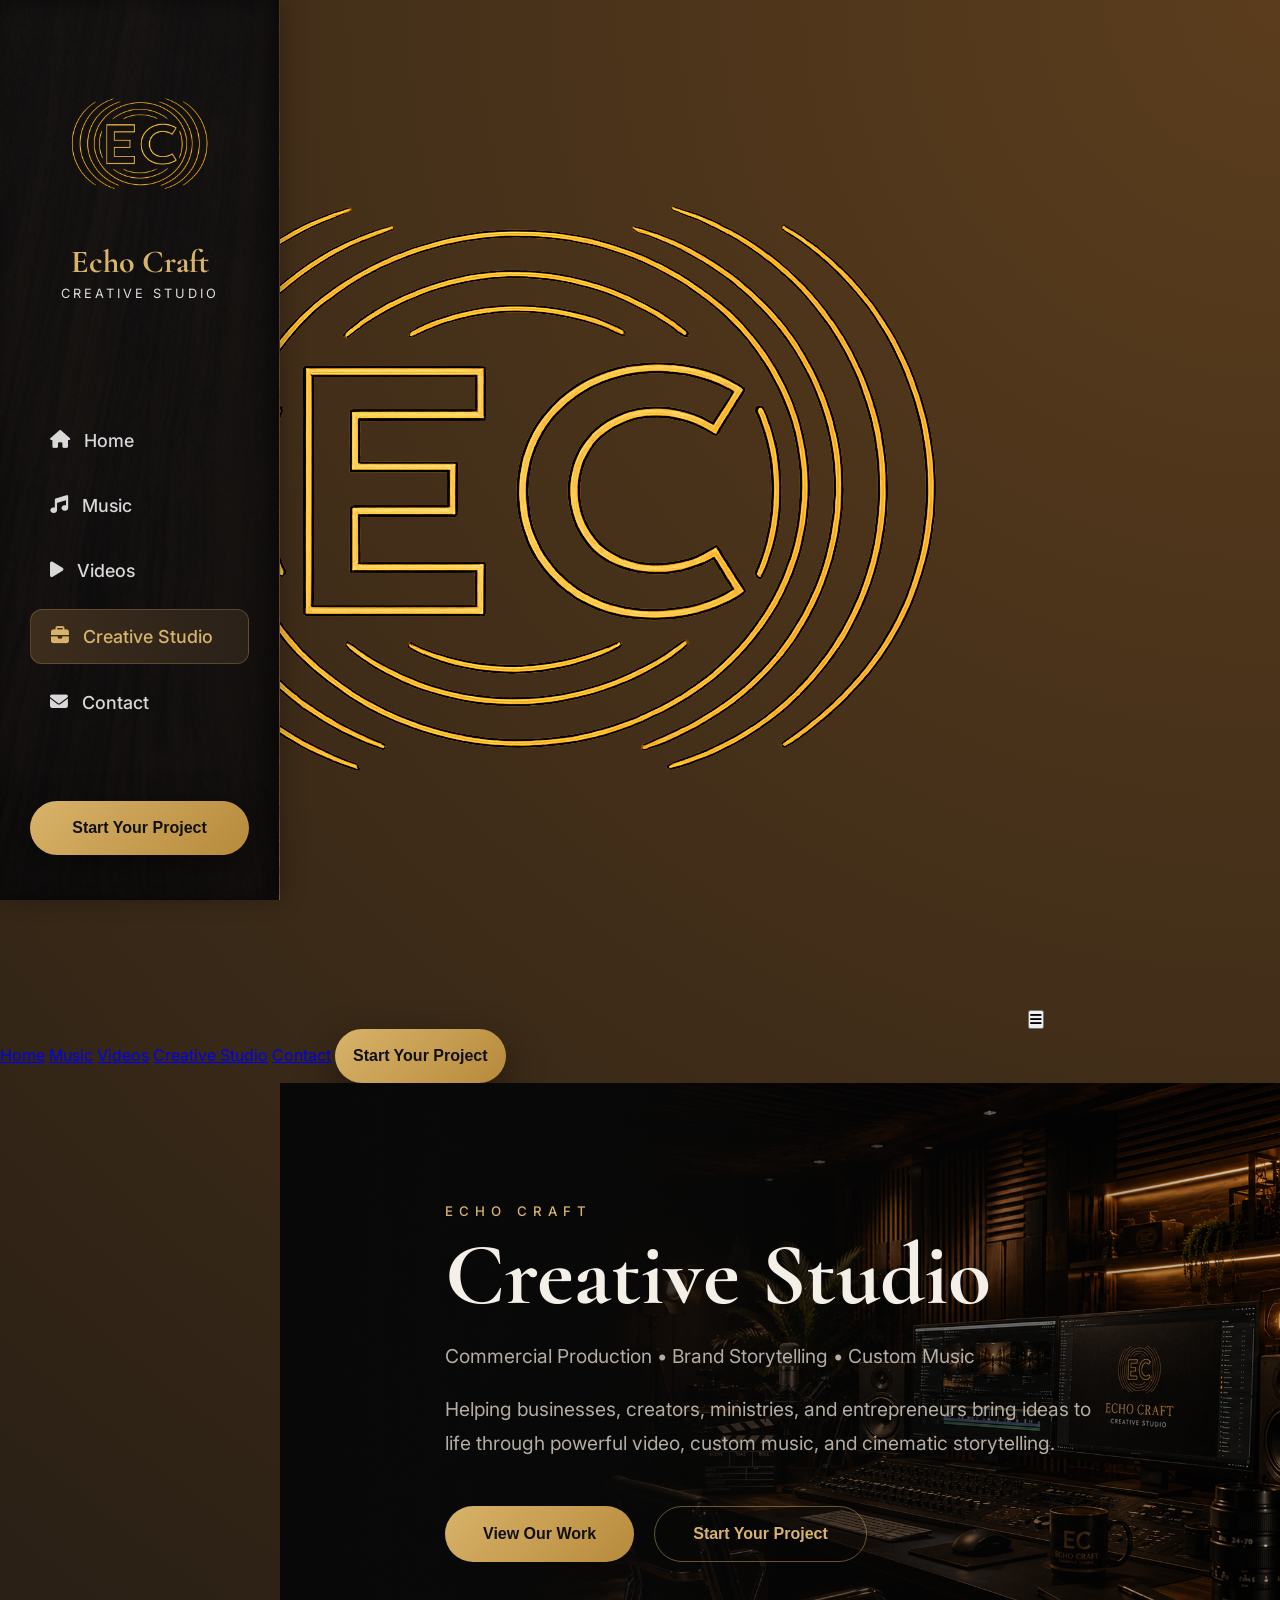
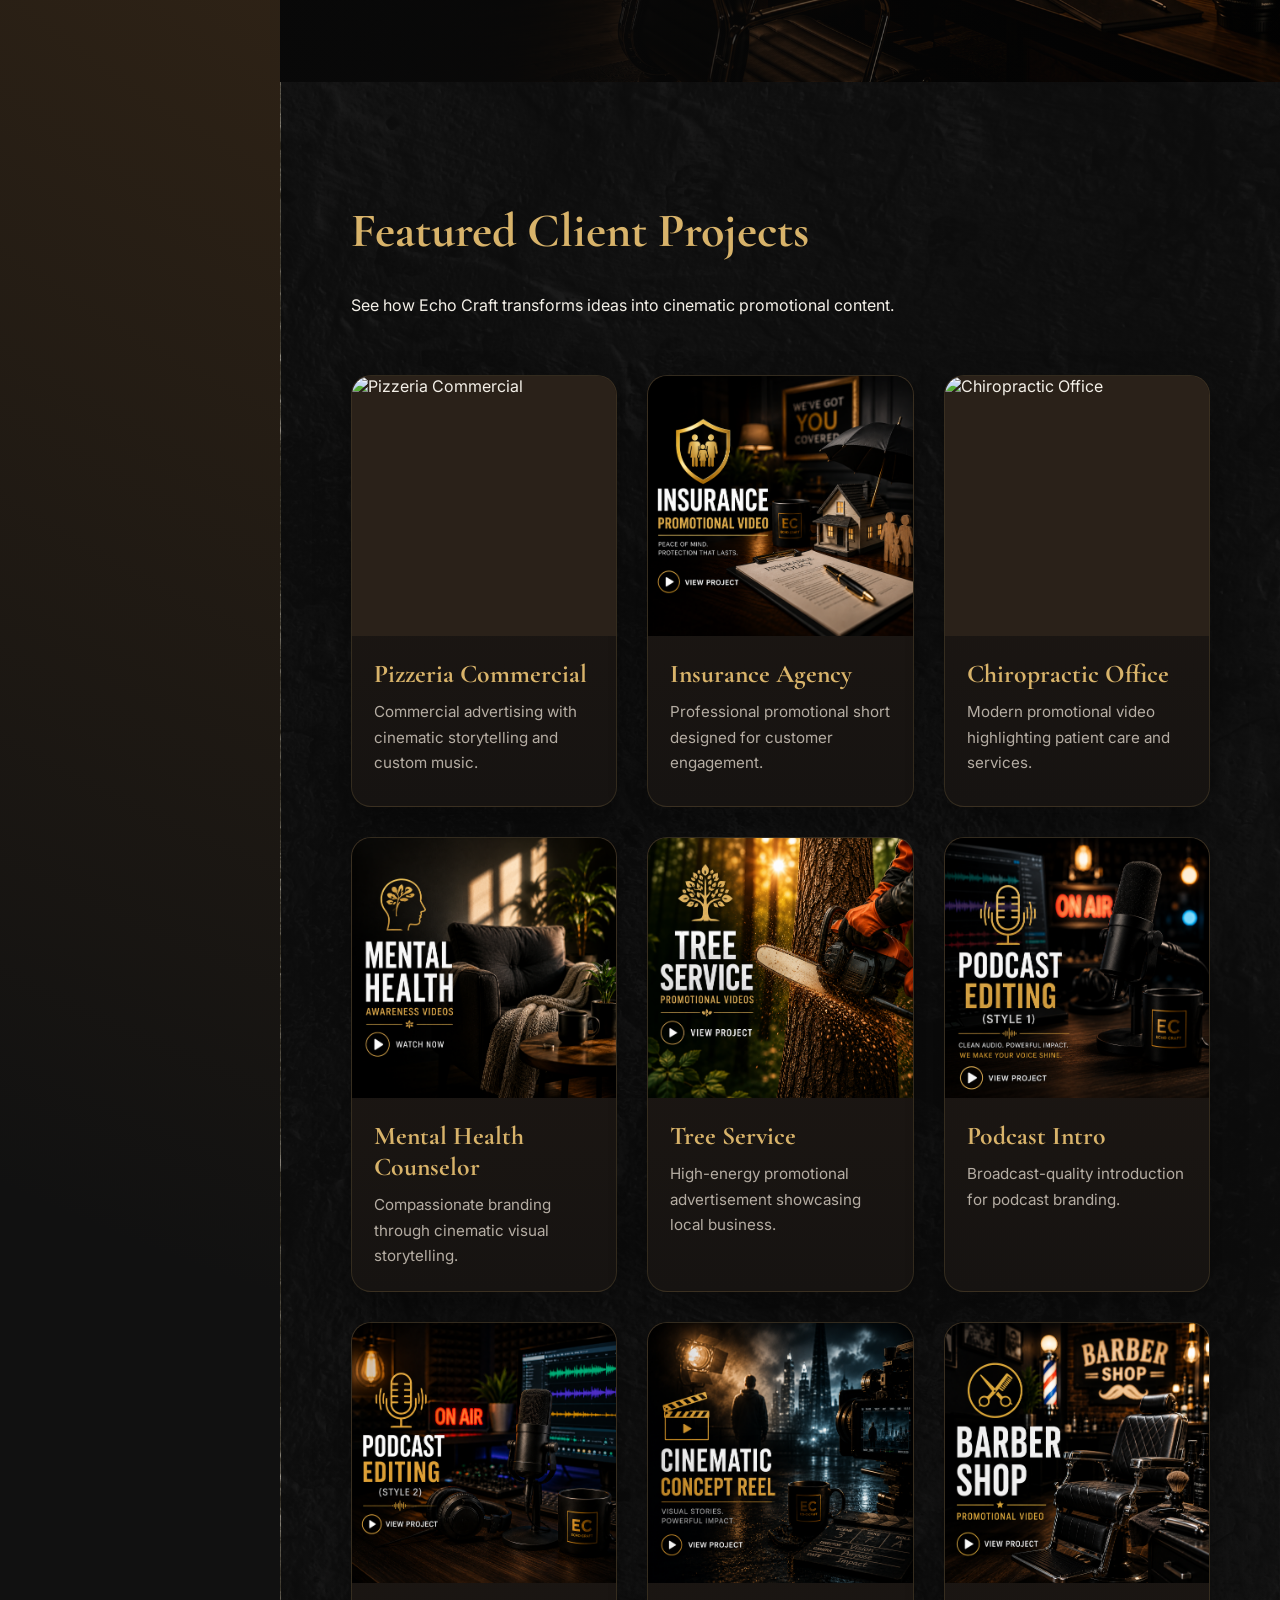
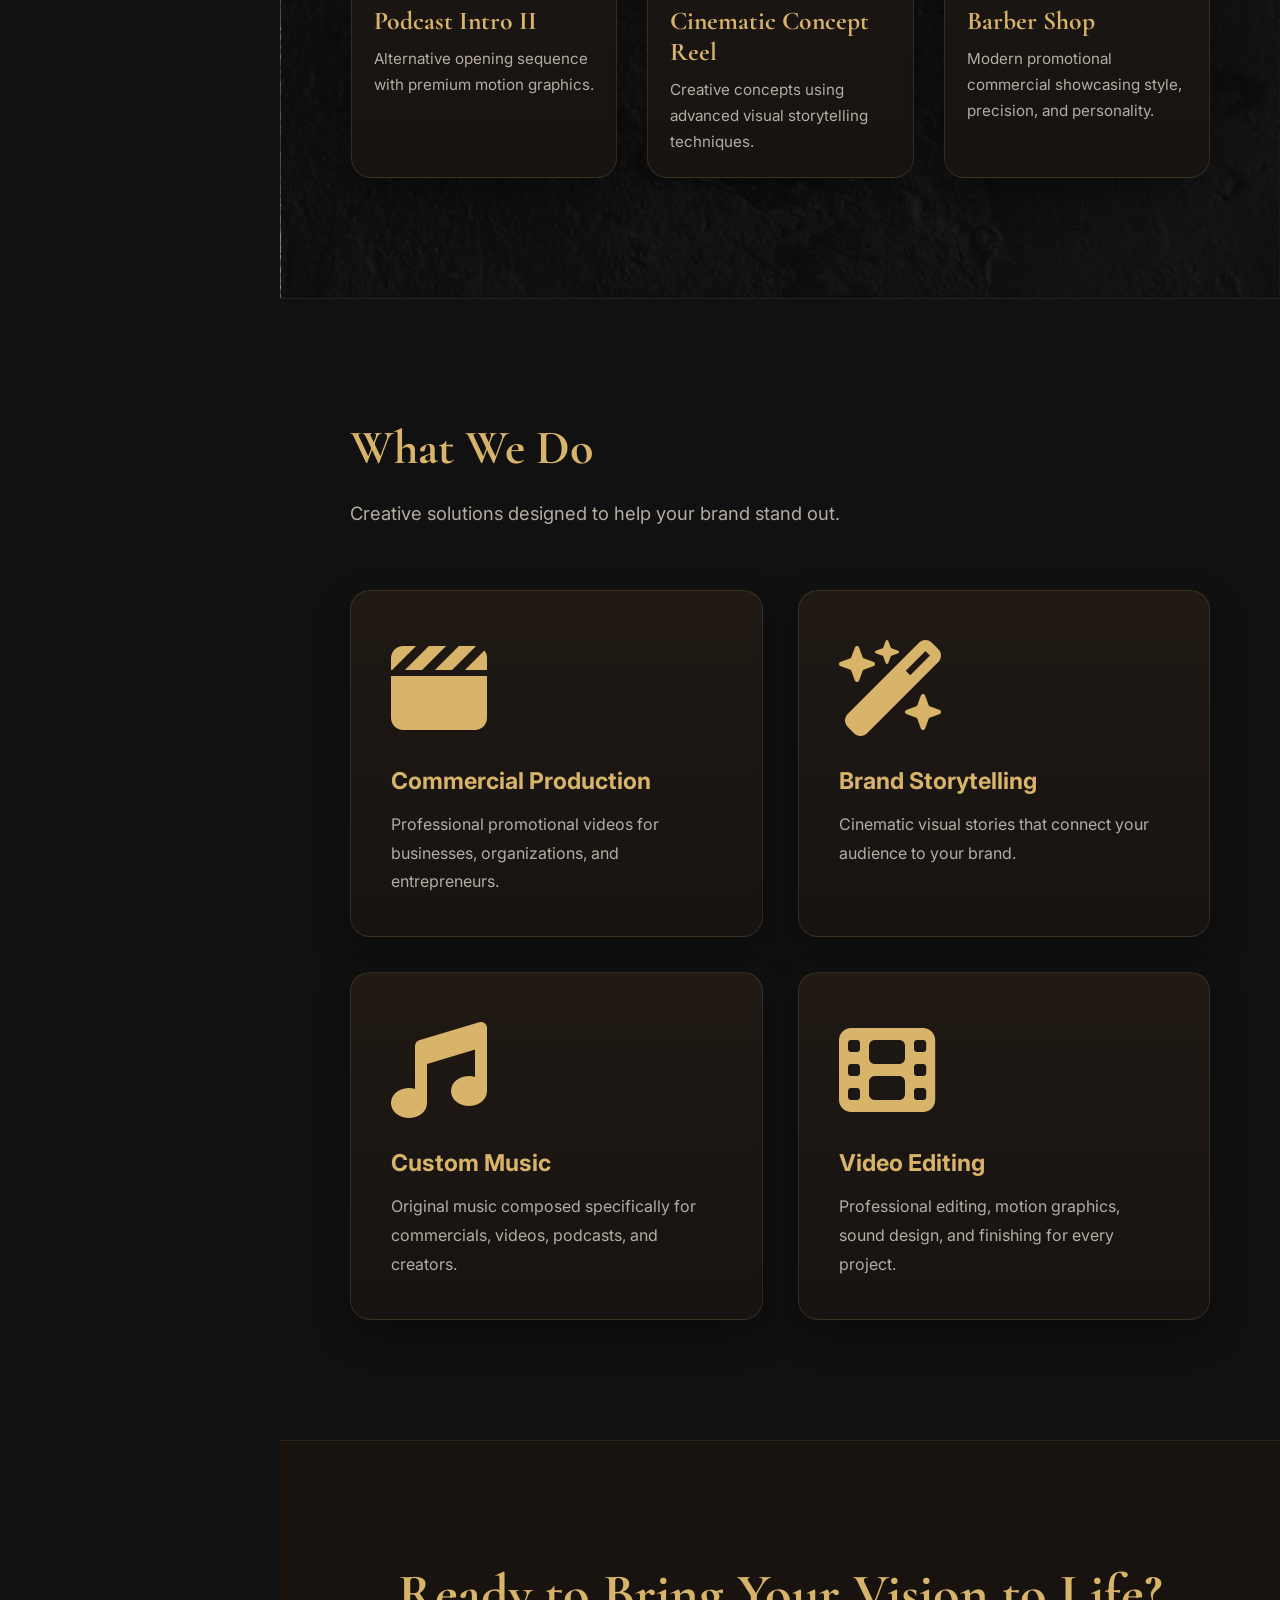
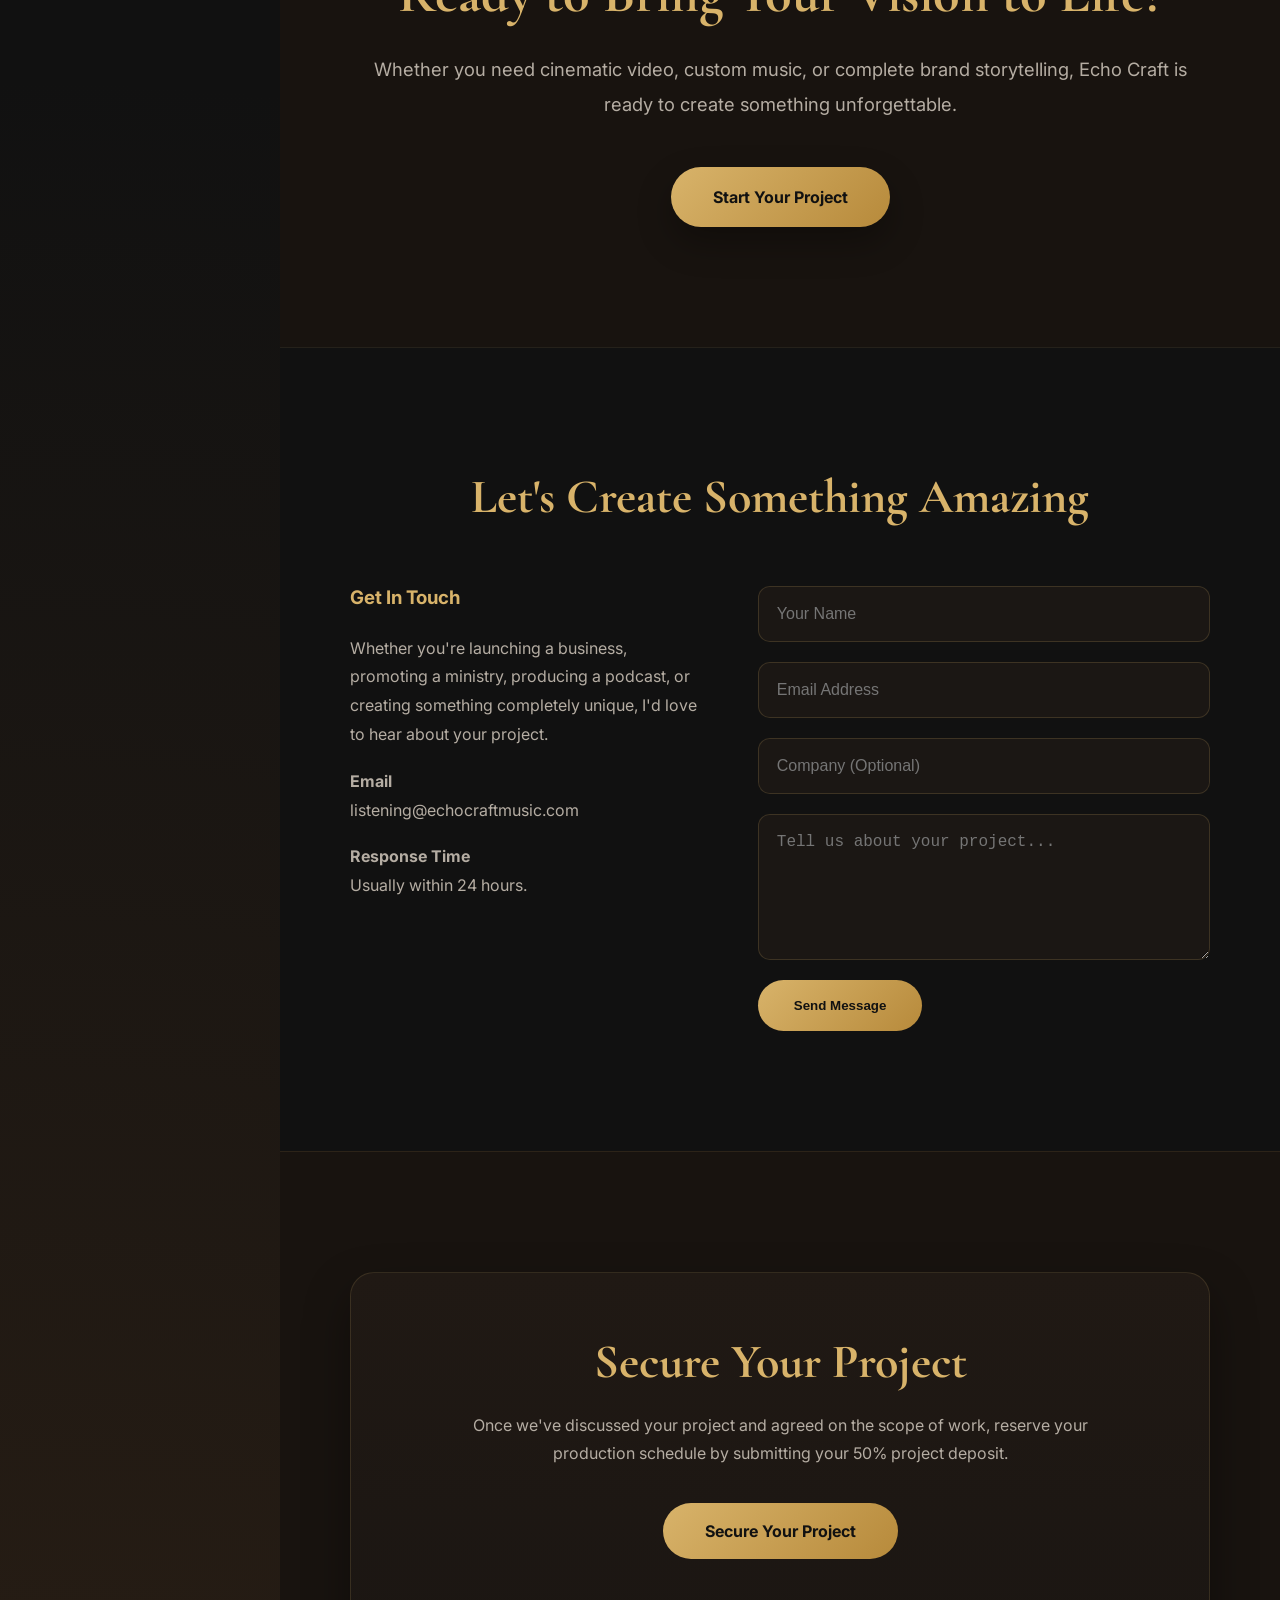
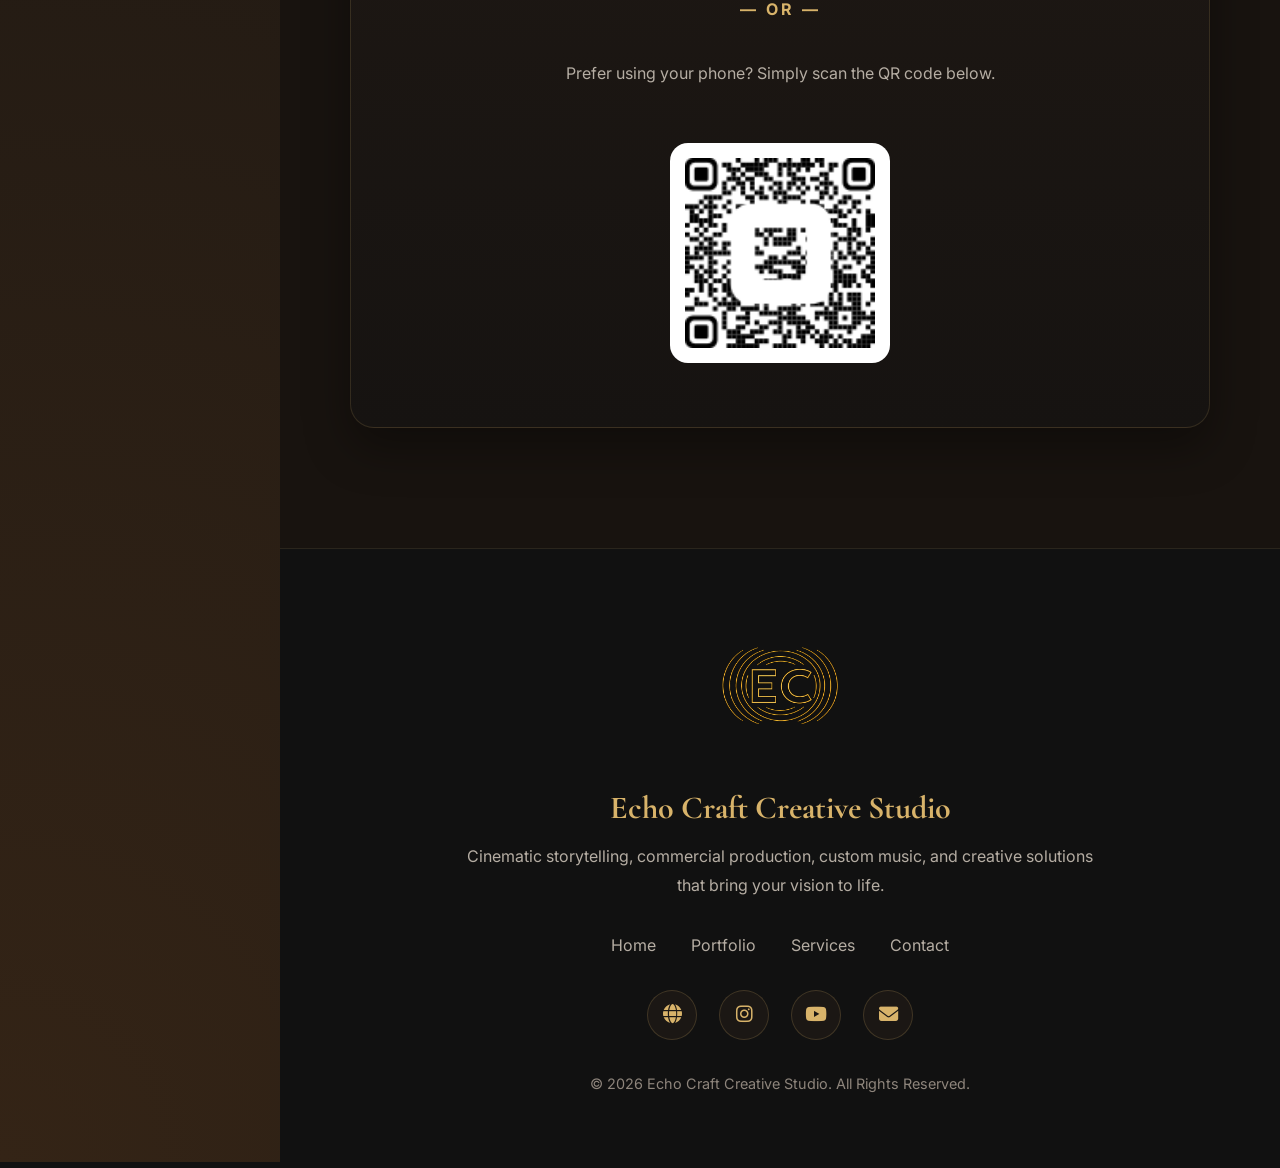
==== index.html @ 4500d29f "Rename services.html to index.html name change" ====
<!DOCTYPE html>
<html lang="en">
<head>
    <meta charset="UTF-8">
    <meta name="viewport" content="width=device-width, initial-scale=1.0">
    <title>Echo Craft Creative Studio</title>

    <link rel="stylesheet" href="services.css">

    <link rel="preconnect" href="https://fonts.googleapis.com">
    <link rel="preconnect" href="https://fonts.gstatic.com" crossorigin>

    <link href="https://fonts.googleapis.com/css2?family=Cormorant+Garamond:wght@500;600;700&family=Inter:wght@300;400;500;600;700&display=swap" rel="stylesheet">

    <link rel="stylesheet"
href="https://cdnjs.cloudflare.com/ajax/libs/font-awesome/6.7.2/css/all.min.css">
</head>

<body>

    <div class="mobileHeader">

    <img src="images/ec-gold-logo.png" alt="Echo Craft">

    <button id="menuToggle">
        <i class="fa-solid fa-bars"></i>
    </button>

</div>

<div id="mobileMenu" class="mobileMenu">

    <a href="index.html">Home</a>
    <a href="index.html#music">Music</a>
    <a href="index.html#videos">Videos</a>
    <a href="services.html">Creative Studio</a>
    <a href="#contact">Contact</a>

    <button class="projectButton">
        Start Your Project
    </button>

</div>

<div class="sidebar">

    <div class="logo">

        <img src="images/ec-gold-logo.png" alt="Echo Craft">

        <h2>Echo Craft</h2>

        <span>Creative Studio</span>

    </div>

    <nav>

        <a href="index.html"><i class="fa-solid fa-house"></i> Home</a>

        <a href="index.html#music"><i class="fa-solid fa-music"></i> Music</a>

        <a href="index.html#videos"><i class="fa-solid fa-play"></i> Videos</a>

        <a class="active" href="services.html"><i class="fa-solid fa-briefcase"></i> Creative Studio</a>

        <a href="#contact"><i class="fa-solid fa-envelope"></i> Contact</a>

    </nav>

    <button class="projectButton">

        Start Your Project

    </button>

</div>

<main>

<section id="hero" class="hero">

<div class="overlay">

<h5>Echo Craft</h5>

<h1>Creative Studio</h1>

<p>

Commercial Production • Brand Storytelling • Custom Music

</p>

<p class="intro">

Helping businesses, creators, ministries, and entrepreneurs bring ideas to life through powerful video, custom music, and cinematic storytelling.

</p>

<div class="heroButtons">

<button>

View Our Work

</button>

<button class="outline">

Start Your Project

</button>

</div>

</div>

</section>

<section id="portfolio" class="selectedWorks">

<h2>Featured Client Projects</h2>
<p class="sectionSubtitle">
See how Echo Craft transforms ideas into cinematic promotional content.
</p>

<div class="portfolioGrid">

<div class="workCard" data-video="tY5RmSdiZow">
    <div class="workThumb">
    <img src="images/pizzeria.png" alt="Pizzeria Commercial">
</div>
    <div class="workInfo">
        <h3>Pizzeria Commercial</h3>
        <p>Commercial advertising with cinematic storytelling and custom music.</p>
    </div>
</div>

<div class="workCard" data-video="WfE8tomyUmQ">
   <div class="workThumb">
    <img src="images/insurance.png" alt="Insurance Agency">
</div>
    <div class="workInfo">
        <h3>Insurance Agency</h3>
        <p>Professional promotional short designed for customer engagement.</p>
    </div>
</div>

<div class="workCard" data-video="d_IehbJPujE">
    <div class="workThumb">
   <img src="images/chiropractor.png" alt="Chiropractic Office">
</div>
    <div class="workInfo">
        <h3>Chiropractic Office</h3>
        <p>Modern promotional video highlighting patient care and services.</p>
    </div>
</div>

<div class="workCard" data-video="9siJFxLtw6k">
    <div class="workThumb">
        <img src="images/mentalhealth.png" alt="Mental Health Counselor">
    </div>
    <div class="workInfo">
        <h3>Mental Health Counselor</h3>
        <p>Compassionate branding through cinematic visual storytelling.</p>
    </div>
</div>

<div class="workCard" data-video="jLtEsyOFEaM">

    <div class="workThumb">
        <img src="images/treeservice.png" alt="Tree Service">
    </div>

    <div class="workInfo">
        <h3>Tree Service</h3>
        <p>High-energy promotional advertisement showcasing local business.</p>
    </div>

</div>

<div class="workCard" data-video="mJneo0h8eQI">
    <div class="workThumb">
        <img src="images/podcast1.png" alt="Podcast Intro">
    </div>
    <div class="workInfo">
        <h3>Podcast Intro</h3>
        <p>Broadcast-quality introduction for podcast branding.</p>
    </div>
</div>

<div class="workCard" data-video="4t_tfd4ukOM">
    <div class="workThumb">
        <img src="images/podcast2.png" alt="Podcast Intro II">
    </div>
    <div class="workInfo">
        <h3>Podcast Intro II</h3>
        <p>Alternative opening sequence with premium motion graphics.</p>
    </div>
</div>

<div class="workCard" data-video="JI3M-x9Rgcc">
    <div class="workThumb">
        <img src="images/cinematicconcept.png" alt="Cinematic Concept Reel">
    </div>
    <div class="workInfo">
        <h3>Cinematic Concept Reel</h3>
        <p>Creative concepts using advanced visual storytelling techniques.</p>
    </div>
</div>

<div class="workCard" data-video="wXVQAtdVDR0">
    <div class="workThumb">
        <img src="images/barbershop.png" alt="Barber Shop">
    </div>
    <div class="workInfo">
        <h3>Barber Shop</h3>
        <p>Modern promotional commercial showcasing style, precision, and personality.</p>
    </div>
</div>

</div>

</section>

<!-- Paste the Services section HERE -->

<section id="services" class="servicesSection">
    <h2>What We Do</h2>

    <p class="sectionSubtitle">
        Creative solutions designed to help your brand stand out.
    </p>

    <div class="servicesGrid">

        <div class="serviceCard">
            <div class="serviceIcon">
    <i class="fas fa-clapperboard"></i>
</div>
            <h3>Commercial Production</h3>
            <p>Professional promotional videos for businesses, organizations, and entrepreneurs.</p>
        </div>

        <div class="serviceCard">
            <div class="serviceIcon">
    <i class="fas fa-wand-magic-sparkles"></i>
</div>
            <h3>Brand Storytelling</h3>
            <p>Cinematic visual stories that connect your audience to your brand.</p>
        </div>

        <div class="serviceCard">
            <div class="serviceIcon">
    <i class="fas fa-music"></i>
</div>
            <h3>Custom Music</h3>
            <p>Original music composed specifically for commercials, videos, podcasts, and creators.</p>
        </div>

        <div class="serviceCard">
            <div class="serviceIcon">
    <i class="fas fa-film"></i>
</div>
            <h3>Video Editing</h3>
            <p>Professional editing, motion graphics, sound design, and finishing for every project.</p>
        </div>

    </div>

</section>

<section id="cta" class="ctaSection">

    <div class="ctaContent">

        <h2>Ready to Bring Your Vision to Life?</h2>

        <p>
            Whether you need cinematic video, custom music, or complete brand storytelling,
            Echo Craft is ready to create something unforgettable.
        </p>

        <a href="#contact" class="ctaButton">
            Start Your Project
        </a>

    </div>

</section>

<section id="contact" class="contactSection">

    <h2>Let's Create Something Amazing</h2>

    <div class="contactGrid">

        <div class="contactInfo">

            <h3>Get In Touch</h3>

            <p>
                Whether you're launching a business, promoting a ministry,
                producing a podcast, or creating something completely unique,
                I'd love to hear about your project.
            </p>

            <p><strong>Email</strong><br>
            listening@echocraftmusic.com</p>

            <p><strong>Response Time</strong><br>
            Usually within 24 hours.</p>

        </div>

        <form
    id="contactForm"
    class="contactForm"
    action="https://formspree.io/f/xojopony"
    method="POST">
                        <input type="text"
                   name="name"
                   placeholder="Your Name"
                   required>

            <input type="email"
                   name="email"
                   placeholder="Email Address"
                   required>

            <input type="text"
                   name="company"
                   placeholder="Company (Optional)">

            <textarea
                name="project"
                rows="6"
                placeholder="Tell us about your project..."
                required></textarea>

            <button type="submit">
                Send Message
            </button>

        </form>

        <div id="formSuccess" class="formSuccess">

    <h3>✓ Message Sent!</h3>

    <p>
        Thank you for contacting Echo Craft Creative Studio.
        We'll respond within 24 hours.
    </p>

</div>

    </div>

</section>

<section class="depositSection">

    <div class="depositCard">

        <h2>Secure Your Project</h2>

        <p>
            Once we've discussed your project and agreed on the scope of work,
            reserve your production schedule by submitting your 50% project
            deposit.
        </p>

        <a href="https://square.link/u/UajSDfrb"
           target="_blank"
           class="depositButton">

            Secure Your Project

        </a>

        <div class="depositDivider">
            — OR —
        </div>

        <p>
            Prefer using your phone?
            Simply scan the QR code below.
        </p>

        <img
            src="images/square-deposit-qr.png"
            alt="Square Project Deposit QR Code"
            class="depositQR">

    </div>

</section>

<footer id="footer" class="siteFooter">

    <div class="footerContent">

        <img src="images/ec-gold-logo.png" alt="Echo Craft Logo">

        <h3>Echo Craft Creative Studio</h3>

        <p>
            Cinematic storytelling, commercial production, custom music, and creative solutions that bring your vision to life.
        </p>

        <div class="footerLinks">

            <a href="#hero">Home</a>
            <a href="#portfolio">Portfolio</a>
            <a href="#services">Services</a>
            <a href="#contact">Contact</a>

        </div>

        <div class="footerSocial">

          <a href="https://www.echocraftmusic.com/" target="_blank">
    <i class="fa-solid fa-globe"></i>
</a>

<a href="https://www.instagram.com/echocraft.music/" target="_blank">
    <i class="fab fa-instagram"></i>
</a>

<a href="https://www.youtube.com/@EchoCraft-ai7" target="_blank">
    <i class="fab fa-youtube"></i>
</a>

<a href="mailto:listening@echocraftmusic.com">
    <i class="fas fa-envelope"></i>
</a>

        </div>

        <div class="copyright">

            © 2026 Echo Craft Creative Studio. All Rights Reserved.

        </div>

    </div>

</footer>

</main>



<!-- Video Modal -->
<div id="videoModal" class="videoModal">

    <div class="videoModalContent">

        <span class="closeModal">&times;</span>

        <iframe
            id="videoFrame"
            src=""
            allow="accelerometer; autoplay; clipboard-write; encrypted-media; gyroscope; picture-in-picture"
            allowfullscreen>
        </iframe>

    </div>

</div>

<script src="services.js"></script>

</body>
</html>
---- services.css ----
/* ==========================
   ECHO CRAFT CREATIVE STUDIO
   ========================== */

:root{

    --bg:#111111;
    --panel:#1b1714;
    --panel2:#241d17;

    --gold:#d8b36a;
    --gold2:#b78a3b;

    --text:#f4f0e8;
    --muted:#b5ada3;

    --shadow:0 15px 40px rgba(0,0,0,.45);

}

*{
    margin:0;
    padding:0;
    box-sizing:border-box;
}

html{
    scroll-behavior:smooth;
}

body{

    background:
    radial-gradient(circle at top right,#5b3d1d 0%,transparent 40%),
    radial-gradient(circle at bottom left,#342416 0%,transparent 35%),
    var(--bg);

    color:var(--text);

    font-family:'Inter',sans-serif;

}

/* ======================
        SIDEBAR
====================== */

.sidebar{

    position:fixed;

    left:0;
    top:0;

    width:280px;
    height:100vh;

    background:
    linear-gradient(
    rgba(15,15,15,.80),
    rgba(10,10,10,.90)
    ),
    url("images/sidebar-texture.png");

    background-size:cover;
    background-position:center;
    background-repeat:no-repeat;

    backdrop-filter:blur(20px);

    border-right:1px solid rgba(216,179,106,.18);

    box-shadow:
        inset -10px 0 25px rgba(0,0,0,.45),
        4px 0 20px rgba(0,0,0,.25);

    padding:65px 30px 45px;

    display:flex;
    flex-direction:column;
    justify-content:space-between;
}

.logo{
    text-align:center;
}

.logo img{
    width:165px;
    height:auto;
    display:block;
    margin:0 auto 12px auto;
}

.logo h2{

    font-family:'Cormorant Garamond',serif;

    font-size:2rem;

    color:var(--gold);

}

.logo span{

    display:block;

    margin-top:5px;

    color:#ddd;

    letter-spacing:3px;

    text-transform:uppercase;

    font-size:.8rem;

}

/* ======================
      NAVIGATION
====================== */

nav{

    display:flex;

    flex-direction:column;

    gap:12px;

    margin-top:40px;

}

nav a{

    color:#d8d8d8;

    text-decoration:none;

    font-size:1.12rem;

    font-weight:500;

    padding:16px 20px;

    border-radius:12px;

    transition:.35s;

    display:flex;

    align-items:center;

    gap:14px;

}

nav a:hover{

    background:rgba(216,179,106,.08);

    color:var(--gold);

}

nav .active{

    background:linear-gradient(90deg,#3d2d1d,#2a2119);

    color:var(--gold);

    border:1px solid rgba(216,179,106,.25);

}

/* ======================
      BUTTON
====================== */

.projectButton{

    border:none;

    cursor:pointer;

    padding:18px;

    border-radius:50px;

    background:linear-gradient(135deg,#d8b36a,#b78a3b);

    color:#111;

    font-size:16px;

    font-weight:700;

    transition:.35s;

    box-shadow:var(--shadow);

}

.projectButton:hover{

    transform:translateY(-3px);

}

/* ======================
       MAIN
====================== */

main{

    margin-left:280px;

}
/* ======================
        HERO
====================== */

.hero{
    position:relative;
    
    min-height:560px;

    display:flex;
    align-items:center;
    justify-content:center;

    background:
        linear-gradient(
            90deg,
            rgba(8,8,8,.88) 0%,
            rgba(8,8,8,.78) 35%,
            rgba(8,8,8,.45) 70%,
            rgba(8,8,8,.20) 100%
        ),
        url("images/creative-studio-bg.png");

    background-size:cover;
    background-position:center center;
    background-repeat:no-repeat;
}
.overlay{
    position:relative;
    z-index:2;
    max-width:850px;

    padding:120px 90px;
}

.overlay h5{

    color:var(--gold);

    letter-spacing:6px;

    text-transform:uppercase;

    font-weight:500;

    margin-bottom:12px;

}

.overlay h1{

    font-family:'Cormorant Garamond',serif;

    font-size:5.5rem;

    line-height:1;

    margin-bottom:20px;

}

.overlay p{

    font-size:1.2rem;

    color:var(--muted);

    line-height:1.8;

    margin-bottom:18px;

}

.intro{

    max-width:700px;

}

/* ======================
      HERO BUTTONS
====================== */

.heroButtons{

    display:flex;

    gap:20px;

    margin-top:45px;

}

.heroButtons button{

    padding:18px 38px;

    border-radius:50px;

    cursor:pointer;

    font-size:16px;

    font-weight:700;

    transition:.35s;

}

.heroButtons button:first-child{

    background:linear-gradient(135deg,#d8b36a,#b78a3b);

    color:#111;

    border:none;

}

.heroButtons button:first-child:hover{

    transform:translateY(-4px);

    box-shadow:0 15px 35px rgba(215,179,106,.30);

}

.heroButtons .outline{

    background:transparent;

    color:var(--gold);

    border:1px solid rgba(216,179,106,.45);

}

.heroButtons .outline:hover{

    background:rgba(216,179,106,.08);

}
.selectedWorks{

    padding:120px 70px;

    background:
        linear-gradient(
            rgba(12,12,12,.92),
            rgba(12,12,12,.92)
        ),
        url("images/project-bg.jpg");

    background-size:cover;
    background-position:right center;
    background-repeat:no-repeat;

    border-left:1px solid rgba(216,179,106,.15);
}

.selectedWorks h2{

    font-family:'Cormorant Garamond',serif;

    font-size:3rem;

    margin-bottom:50px;

    color:var(--gold);

}

.sectionSubtitle{
    margin-bottom:60px;
}

.selectedWorks h2{
    margin-bottom:35px;
}

/* ==================================================
   PORTFOLIO CARDS
================================================== */

.portfolioGrid{
    display:grid;
    grid-template-columns:repeat(3,1fr);
    gap:30px;
}

.workCard{
    background:linear-gradient(180deg,#201914,#161311);
    border:1px solid rgba(216,179,106,.15);
    border-radius:20px;
    overflow:hidden;
    box-shadow:0 15px 35px rgba(0,0,0,.35);
    cursor:pointer;
    transition:.35s ease;
}

.workCard:hover{
    transform:translateY(-10px);
    border-color:var(--gold);
    box-shadow:0 20px 45px rgba(214,167,75,.35);
}

.workThumb{
    position:relative;
    width:100%;
    height:260px;
    overflow:hidden;
    background:#2a2119;
}

.workThumb img{
    width:100%;
    height:100%;
    display:block;
    object-fit:cover;
    object-position:center center;
    transition:transform .35s ease;
}

.workCard:hover .workThumb img{
    transform:scale(1.05);
}

.workThumb::after{
    content:"View Project";
    position:absolute;
    top:0;
    left:0;
    right:0;
    bottom:0;

    display:flex;
    align-items:center;
    justify-content:center;

    background:rgba(0,0,0,.55);
    color:#fff;

    font-size:1.15rem;
    font-weight:600;
    letter-spacing:1px;

    opacity:0;
    transition:.35s ease;
}

.workCard:hover .workThumb::after{
    opacity:1;
}

.workInfo{
    padding:22px;
    min-height:170px;
}

.workInfo h3{
    font-family:'Cormorant Garamond',serif;
    font-size:1.6rem;
    color:var(--gold);
    margin-bottom:10px;
}

.workInfo p{
    color:var(--muted);
    line-height:1.7;
    font-size:.95rem;
}

/* ===========================
   VIDEO MODAL
=========================== */

.videoModal{
    display:none;
    position:fixed;
    inset:0;
    background:rgba(0,0,0,.92);
    z-index:9999;
    justify-content:center;
    align-items:center;
}

.videoModalContent{
    position:relative;
    width:90%;
    max-width:1100px;
}

.videoModal iframe{
    width:100%;
    aspect-ratio:16/9;
    border:none;
    border-radius:16px;
    background:#000;
}

.closeModal{
    position:absolute;
    top:-45px;
    right:0;
    color:#fff;
    font-size:42px;
    cursor:pointer;
    font-weight:300;
}

.closeModal:hover{
    color:#d6a74b;
}
/* ==================================================
   SERVICES
================================================== */

.servicesSection{

    padding:120px 70px;

    background:#111;

    border-top:1px solid rgba(216,179,106,.10);

}

.servicesSection h2{

    font-family:'Cormorant Garamond',serif;

    font-size:3rem;

    color:var(--gold);

    margin-bottom:20px;

}

.servicesSection .sectionSubtitle{

    color:var(--muted);

    font-size:1.15rem;

    margin-bottom:60px;

    max-width:700px;

    line-height:1.8;

}

.servicesGrid{

    display:grid;

    grid-template-columns:repeat(2,1fr);

    gap:35px;

    max-width:950px;

    margin:60px auto 0;

}

.serviceCard{

    background:linear-gradient(180deg,#201914,#161311);

    border:1px solid rgba(216,179,106,.15);

    border-radius:20px;

    padding:40px;

    transition:.35s;

    box-shadow:0 15px 35px rgba(0,0,0,.35);

    min-height:250px;

}

.serviceCard:hover{

    transform:translateY(-8px);

    border-color:var(--gold);

    box-shadow:0 20px 45px rgba(214,167,75,.25);

}

.serviceIcon{

    font-size:6rem;
color:var(--gold);

    margin-bottom:20px;

}

.serviceCard h3{

    color:var(--gold);

    font-size:1.45rem;

    margin-bottom:15px;

}

.serviceCard p{

    color:var(--muted);

    line-height:1.8;

}

/* ======================
        CTA
====================== */

.ctaSection{

    padding:120px 70px;

    background:#18130f;

    border-top:1px solid rgba(216,179,106,.10);

    text-align:center;

}

.ctaContent{

    max-width:850px;

    margin:0 auto;

}

.ctaContent h2{

    font-family:'Cormorant Garamond',serif;

    font-size:3.4rem;

    color:var(--gold);

    margin-bottom:25px;

}

.ctaContent p{

    font-size:1.15rem;

    color:var(--muted);

    line-height:1.9;

    margin-bottom:45px;

}

.ctaButton{

    display:inline-block;

    padding:20px 42px;

    border-radius:50px;

    text-decoration:none;

    font-weight:700;

    font-size:1rem;

    color:#111;

    background:linear-gradient(135deg,#d8b36a,#b78a3b);

    transition:.35s;

    box-shadow:0 15px 35px rgba(0,0,0,.30);

}

.ctaButton:hover{

    transform:translateY(-4px);

    box-shadow:0 20px 40px rgba(214,167,75,.30);

}

/* ======================
      CONTACT
====================== */

.contactSection{

    padding:120px 70px;

    background:#111;

    border-top:1px solid rgba(216,179,106,.10);

}

.contactSection h2{

    text-align:center;

    font-family:'Cormorant Garamond',serif;

    font-size:3rem;

    color:var(--gold);

    margin-bottom:20px;

}

.contactGrid{

    display:grid;

    grid-template-columns:1fr 1.3fr;

    gap:60px;

    margin-top:60px;

}

.contactInfo h3{

    color:var(--gold);

    margin-bottom:25px;

}

.contactInfo p{

    margin-bottom:18px;

    color:var(--muted);

    line-height:1.8;

}

.contactForm{

    display:flex;

    flex-direction:column;

    gap:20px;

}

.contactForm input,
.contactForm textarea{

    background:#1b1714;

    color:#fff;

    border:1px solid rgba(216,179,106,.18);

    border-radius:12px;

    padding:18px;

    font-size:1rem;

}

.contactForm textarea{

    resize:vertical;

}

.contactForm button{

    align-self:flex-start;

    padding:18px 36px;

    border:none;

    border-radius:50px;

    cursor:pointer;

    font-weight:700;

    background:linear-gradient(135deg,#d8b36a,#b78a3b);

    color:#111;

    transition:.35s;

}

.contactForm button:hover{

    transform:translateY(-3px);

}

/* ==========================
   PROJECT DEPOSIT
========================== */

.depositSection {
    padding: 120px 70px;
    background: #18130f;
    border-top: 1px solid rgba(216, 179, 106, 0.10);
}

.depositCard {
    max-width: 900px;
    margin: 0 auto;
    padding: 60px;
    text-align: center;

    background: linear-gradient(180deg, #201914, #161311);

    border: 1px solid rgba(216, 179, 106, 0.15);
    border-radius: 24px;

    box-shadow: 0 20px 45px rgba(0, 0, 0, 0.35);
}

.depositCard h2 {
    font-family: 'Cormorant Garamond', serif;
    font-size: 3rem;
    color: var(--gold);
    margin-bottom: 20px;
}

.depositCard p {
    max-width: 700px;
    margin: 0 auto 35px;

    color: var(--muted);
    line-height: 1.8;
}

.depositButton {
    display: inline-block;

    padding: 18px 42px;

    background: linear-gradient(135deg, #d8b36a, #b78a3b);

    color: #111;
    text-decoration: none;
    font-weight: 700;

    border-radius: 50px;

    transition: all .3s ease;
}

.depositButton:hover {
    transform: translateY(-3px);
}

.depositDivider {
    margin: 40px 0;

    color: var(--gold);

    font-weight: 700;

    letter-spacing: 3px;
}

.depositQR {
    width: 220px;
    height: auto;

    background: #ffffff;

    padding: 15px;

    border-radius: 18px;

    margin-top: 20px;
}

.formSuccess{

    display:none;

    background:#1b1714;

    border:1px solid rgba(216,179,106,.20);

    border-radius:18px;

    padding:40px;

    text-align:center;

}

.formSuccess h3{

    color:var(--gold);

    font-family:'Cormorant Garamond',serif;

    font-size:2.2rem;

    margin-bottom:15px;

}

.formSuccess p{

    color:var(--muted);

    line-height:1.8;

    margin:0;

}

/* ==========================
         FOOTER
========================== */

.siteFooter{

    background:#111;

    border-top:1px solid rgba(216,179,106,.12);

    padding:70px;

}

.footerContent{

    max-width:1200px;

    margin:0 auto;

    text-align:center;

}

.footerContent img{

    width:140px;

    margin-bottom:25px;

}

.footerContent h3{

    font-family:'Cormorant Garamond',serif;

    color:var(--gold);

    font-size:2rem;

    margin-bottom:15px;

}

.footerContent p{

    color:var(--muted);

    max-width:650px;

    margin:0 auto 35px;

    line-height:1.8;

}

.footerLinks{

    display:flex;

    justify-content:center;

    gap:35px;

    margin-bottom:35px;

}

.footerLinks a{

    color:var(--muted);

    text-decoration:none;

    transition:.3s;

}

.footerLinks a:hover{

    color:var(--gold);

}

.footerSocial{

    display:flex;

    justify-content:center;

    gap:22px;

    margin-bottom:35px;

}

.footerSocial a{

    width:50px;

    height:50px;

    display:flex;

    justify-content:center;

    align-items:center;

    border-radius:50%;

    background:#1b1714;

    color:var(--gold);

    border:1px solid rgba(216,179,106,.20);

    text-decoration:none;

    transition:.3s;

}

.footerSocial a:hover{

    transform:translateY(-4px);

    background:var(--gold);

    color:#111;

}

.footerSocial i{

    font-size:1.2rem;

}

.copyright{

    color:#8e857c;

    font-size:.9rem;

}

/* ============================
   MOBILE LAYOUT
============================ */

@media (max-width: 768px) {
 html,
body{
    width:100%;
    overflow-x:hidden;
}

main{
    width:100%;
    margin-left:0;
    overflow-x:hidden;
}

.sidebar{
    display:none;
}

  .hero{
    display:flex;
    flex-direction:column;
    width:100%;
    max-width:100%;
    min-height:auto;
    padding:50px 20px;
    overflow:hidden;
}

    .heroContent{
        text-align:center;
        order:2;
    }

    .heroImage{
        order:1;
        margin-bottom:30px;
    }

   .heroContent h1{
    font-size:2.8rem;
    line-height:1.1;
    margin-bottom:20px;
}

   .heroContent p{
    font-size:1.1rem;
    line-height:1.8;
    max-width:100%;
}

    .heroButtons{
        flex-direction:column;
        align-items:center;
        gap:18px;
    }

    .heroButtons a{
        width:100%;
        max-width:300px;
        text-align:center;
    }

    .portfolioGrid{
    grid-template-columns:1fr;
    gap:25px;
    }
    
.workCard{
    width:100%;
    max-width:100%;
}
.servicesGrid{
    display:grid;
    grid-template-columns:1fr;
    gap:20px;
}

.serviceCard{
    width:100%;
    max-width:100%;
}

.serviceIcon{
    font-size:3rem;
}

.serviceCard h3{
    font-size:2rem;
}

.serviceCard p{
    font-size:1.1rem;
    line-height:1.8;
}

.contactGrid{
    grid-template-columns:1fr;
    gap:35px;
}

.contactInfo,
.contactForm{
    width:100%;
    max-width:100%;
}

.contactForm input,
.contactForm textarea{
    width:100%;
    box-sizing:border-box;
}

.depositCard{
    width:100%;
    padding:35px 20px;
    box-sizing:border-box;
}

.depositButton{
    width:100%;
    max-width:320px;
}

.depositQR{
    width:220px;
    max-width:100%;
    height:auto;
}

.footerContent{
    text-align:center;
    padding:50px 20px;
}

.footerLinks{
    flex-direction:column;
    gap:15px;
}

.footerSocial{
    justify-content:center;
    flex-wrap:wrap;
    gap:18px;
}

.mobileHeader{
    display:flex;
    justify-content:space-between;
    align-items:center;

    position:fixed;
    top:0;
    left:0;
    right:0;

    height:70px;

    padding:0 20px;

    background:#111;

    border-bottom:1px solid rgba(216,179,106,.15);

    z-index:9999;
}

.mobileHeader img{
    width:55px;
}

#menuToggle{
    background:none;
    border:none;
    color:var(--gold);
    font-size:2rem;
    cursor:pointer;
}

.mobileMenu{
    display:none;

    position:fixed;

    top:70px;
    left:0;
    right:0;

    background:#18130f;

    padding:25px;

    z-index:9998;

    border-bottom:1px solid rgba(216,179,106,.15);
}

.mobileMenu a{
    display:block;
    color:#fff;
    text-decoration:none;
    padding:15px 0;
    border-bottom:1px solid rgba(255,255,255,.08);
}

.mobileMenu .projectButton{
    width:100%;
    margin-top:20px;
}

.hero{
    padding-top:120px;
}

}
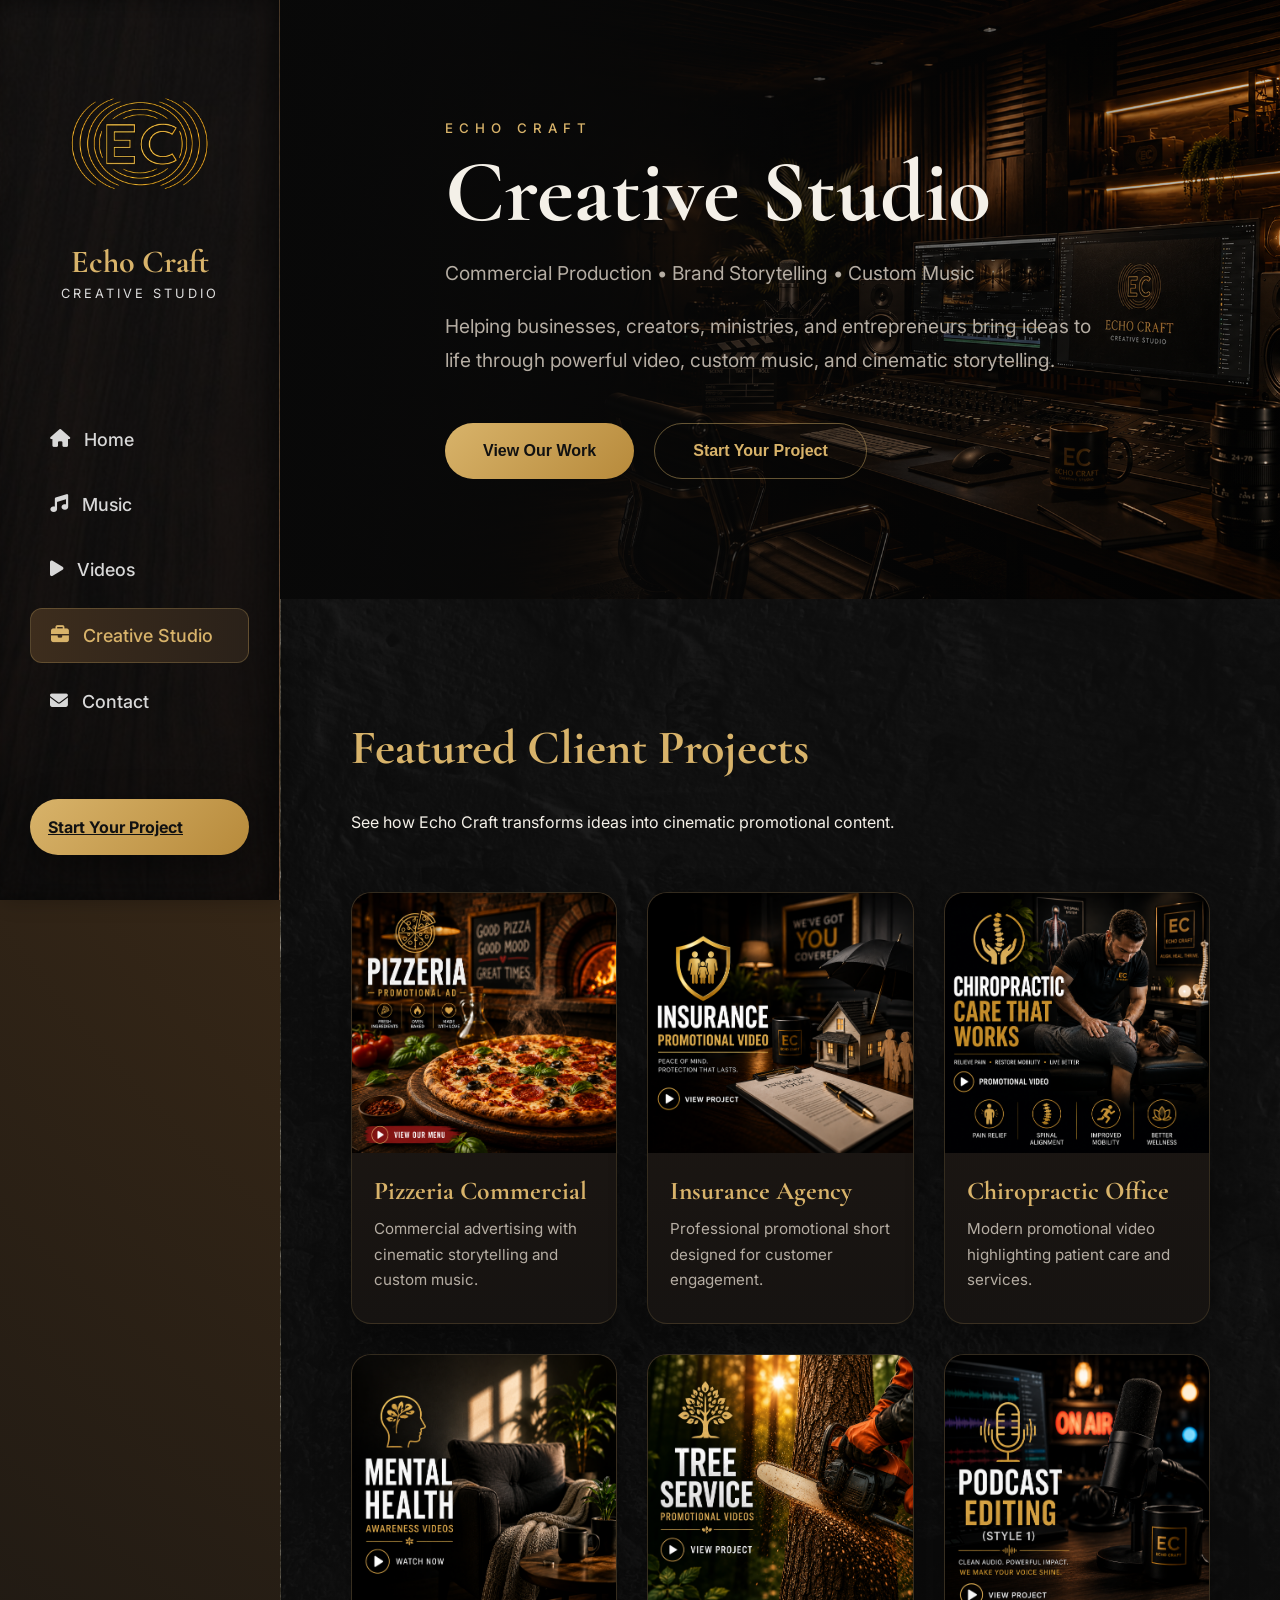
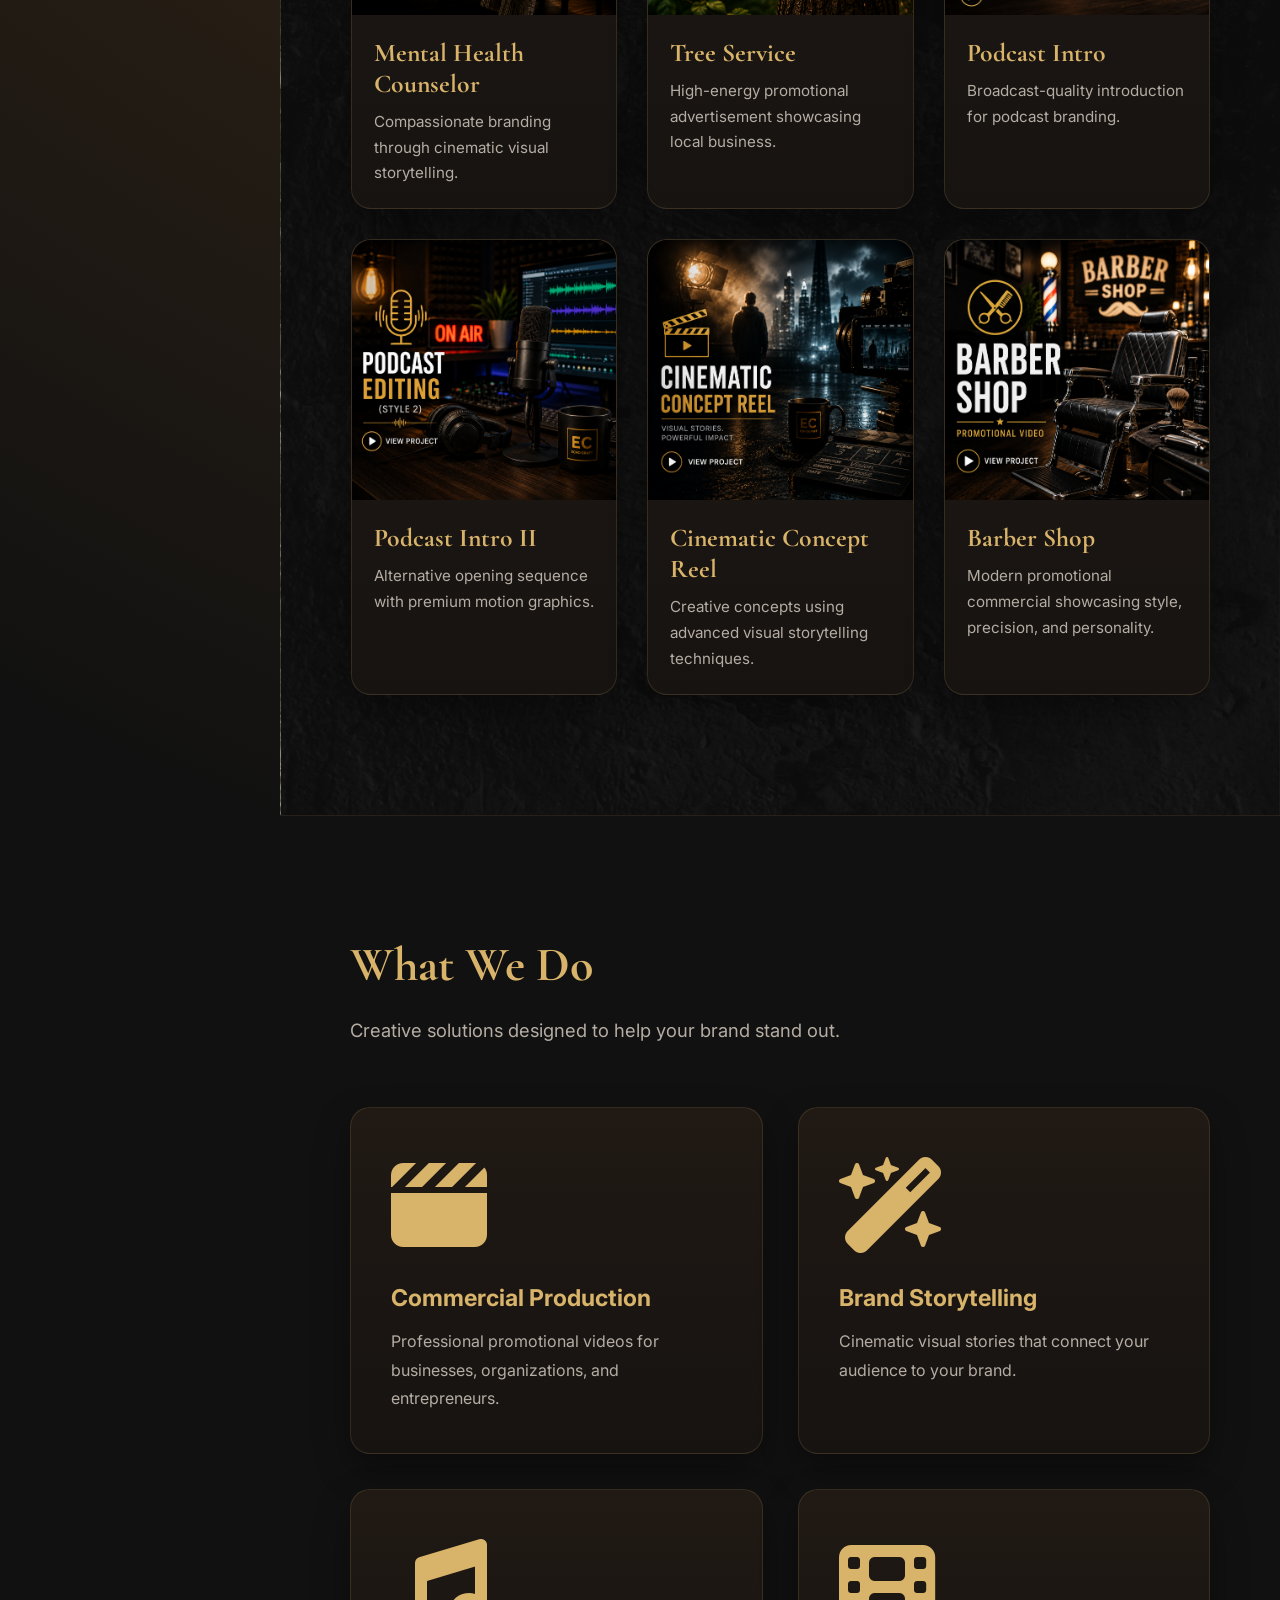
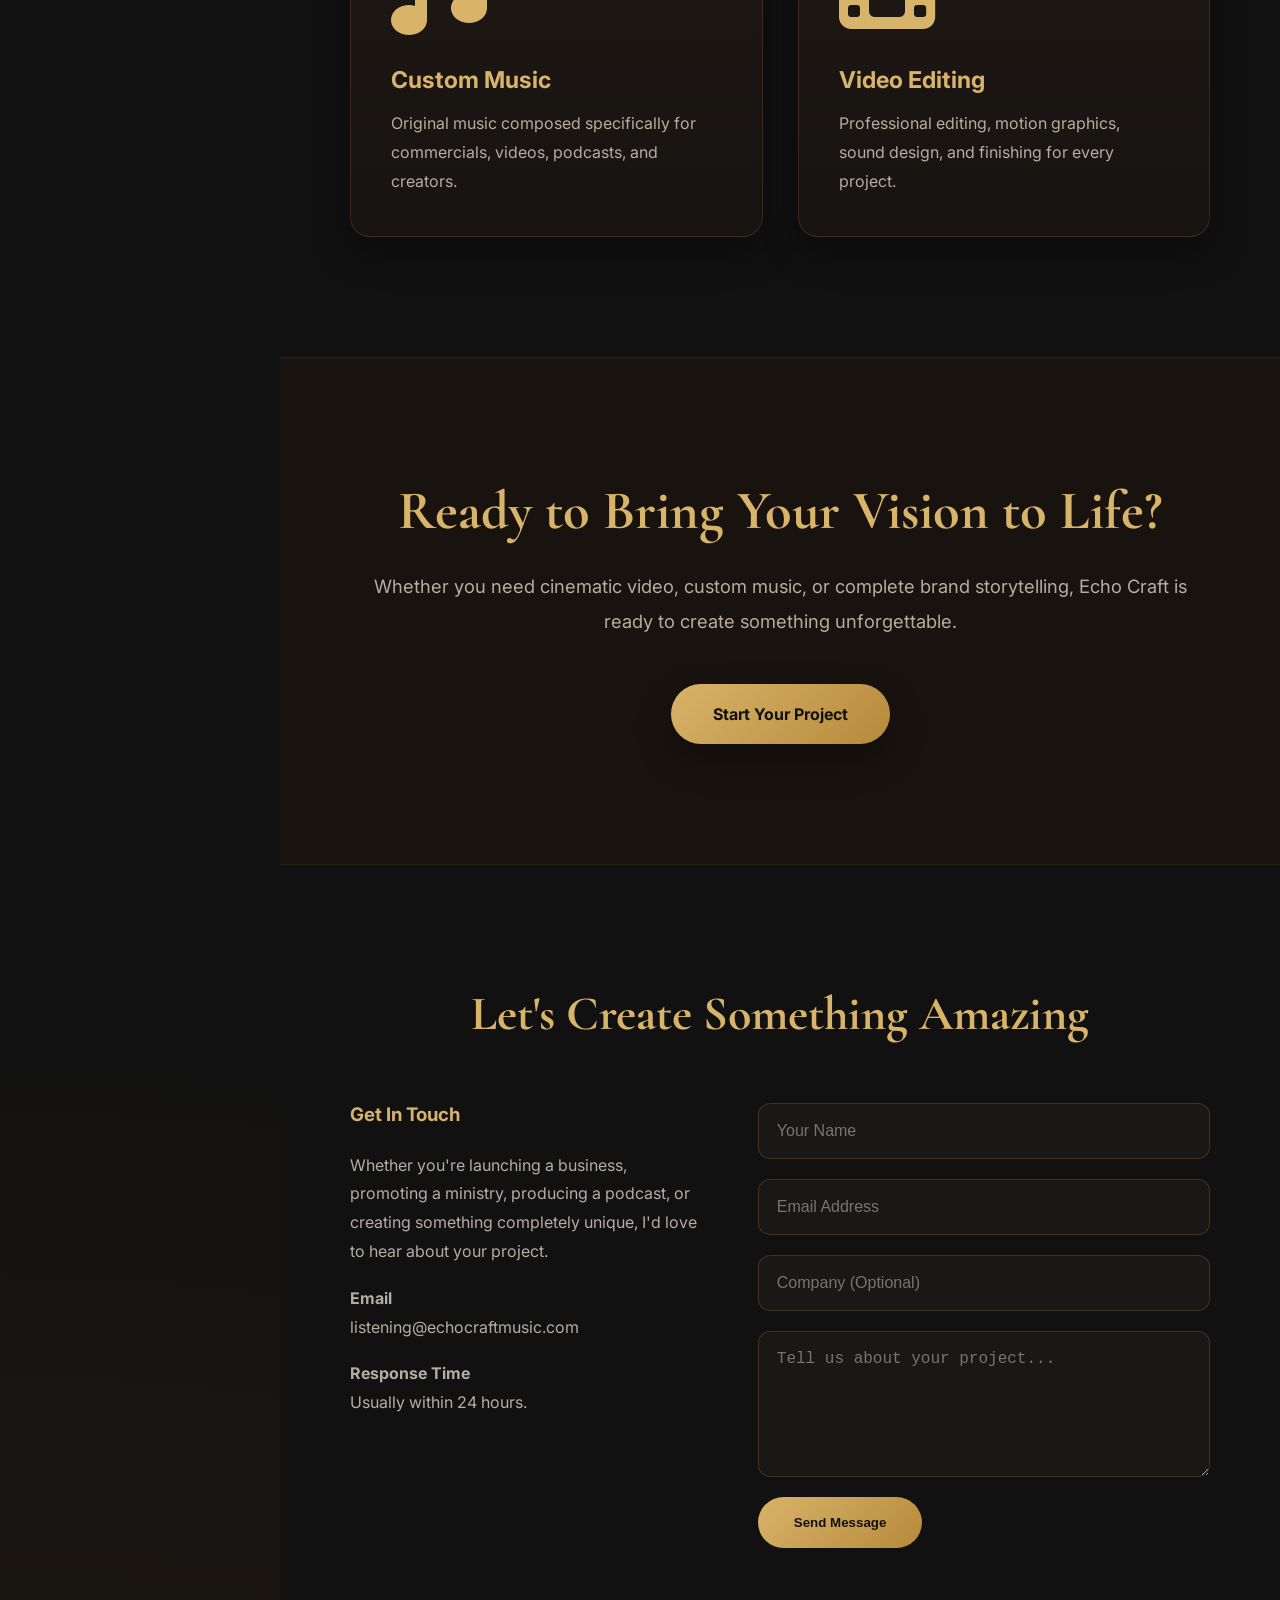
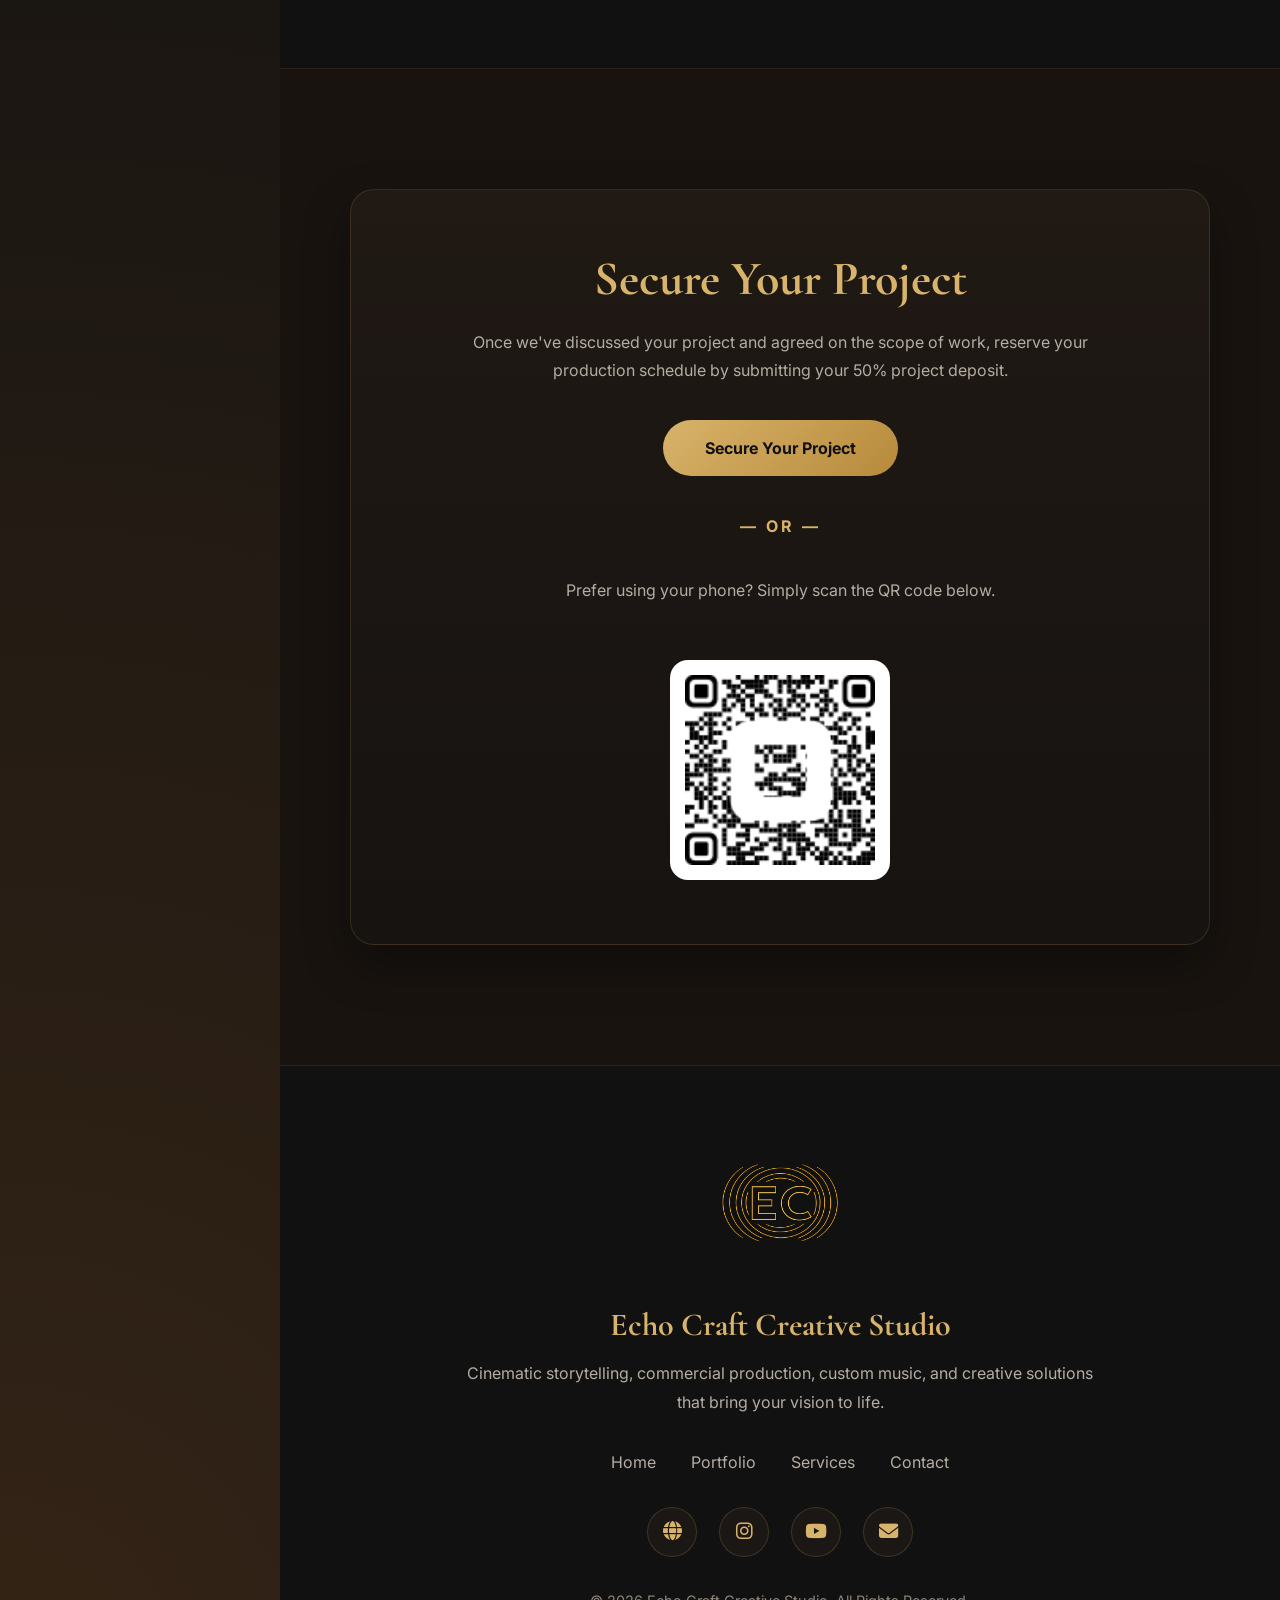
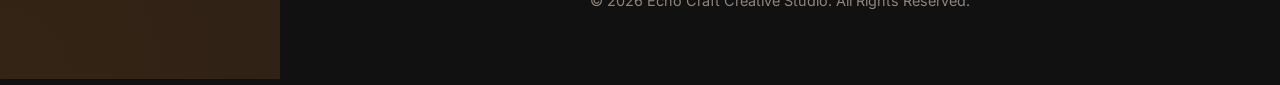
==== commit 2d12b19b: "Update index.html update sidebar" ====
--- a/index.html
+++ b/index.html
@@ -33,12 +33,12 @@
     <a href="index.html">Home</a>
     <a href="index.html#music">Music</a>
     <a href="index.html#videos">Videos</a>
-    <a href="services.html">Creative Studio</a>
+    <a href="index.html">Creative Studio</a>
     <a href="#contact">Contact</a>
 
-    <button class="projectButton">
-        Start Your Project
-    </button>
+  <a href="#contact" class="projectButton">
+    Start Your Project
+</a>
 
 </div>
 
@@ -62,17 +62,17 @@
 
         <a href="index.html#videos"><i class="fa-solid fa-play"></i> Videos</a>
 
-        <a class="active" href="services.html"><i class="fa-solid fa-briefcase"></i> Creative Studio</a>
+        <a class="active" href="index.html"><i class="fa-solid fa-briefcase"></i> Creative Studio</a>
 
         <a href="#contact"><i class="fa-solid fa-envelope"></i> Contact</a>
 
     </nav>
 
-    <button class="projectButton">
-
-        Start Your Project
-
-    </button>
+  <a href="#contact" class="projectButton">
+
+    Start Your Project
+
+</a>
 
 </div>
 
--- a/services.css
+++ b/services.css
@@ -1106,6 +1106,13 @@
 
 }
 
+/* DESKTOP DEFAULTS */
+
+.mobileHeader,
+.mobileMenu{
+    display:none;
+}
+
 /* ============================
    MOBILE LAYOUT
 ============================ */
@@ -1115,6 +1122,10 @@
 body{
     width:100%;
     overflow-x:hidden;
+}
+
+   .mobileHeader{
+    display:flex;
 }
 
 main{
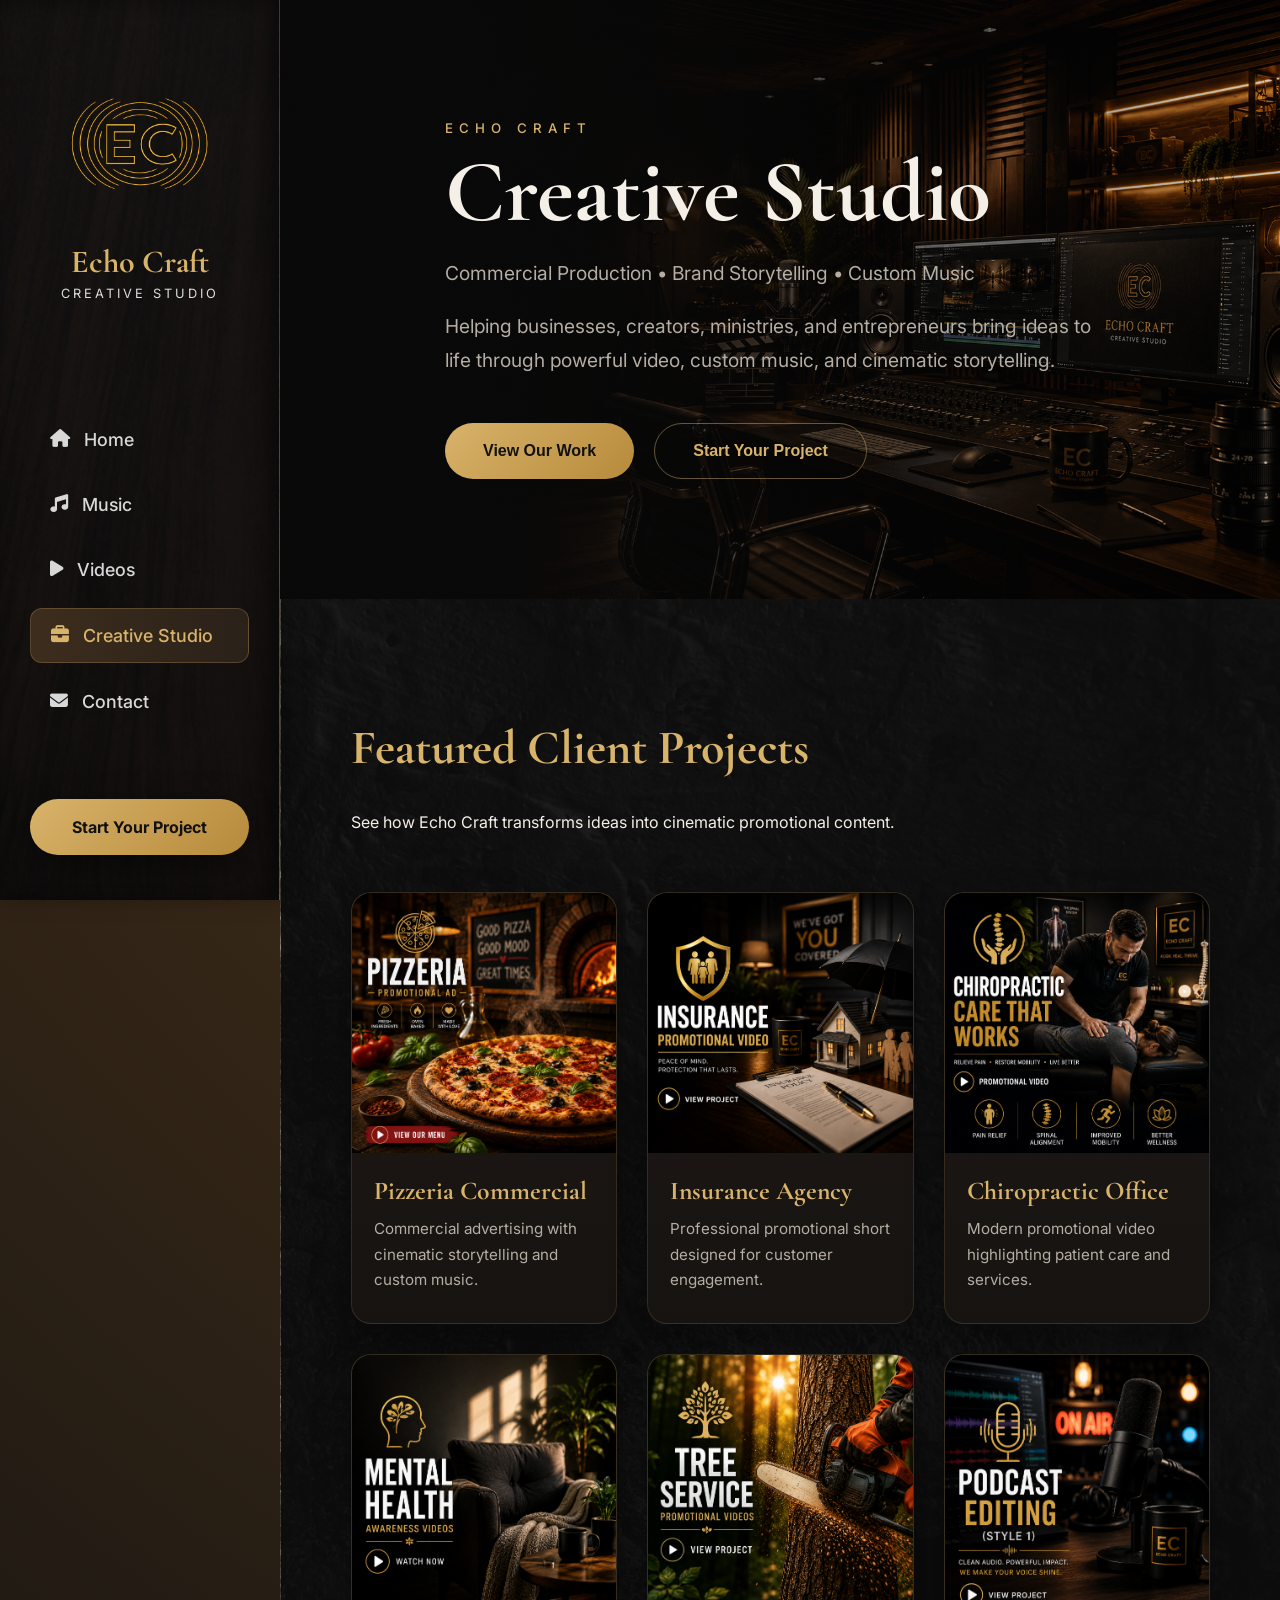
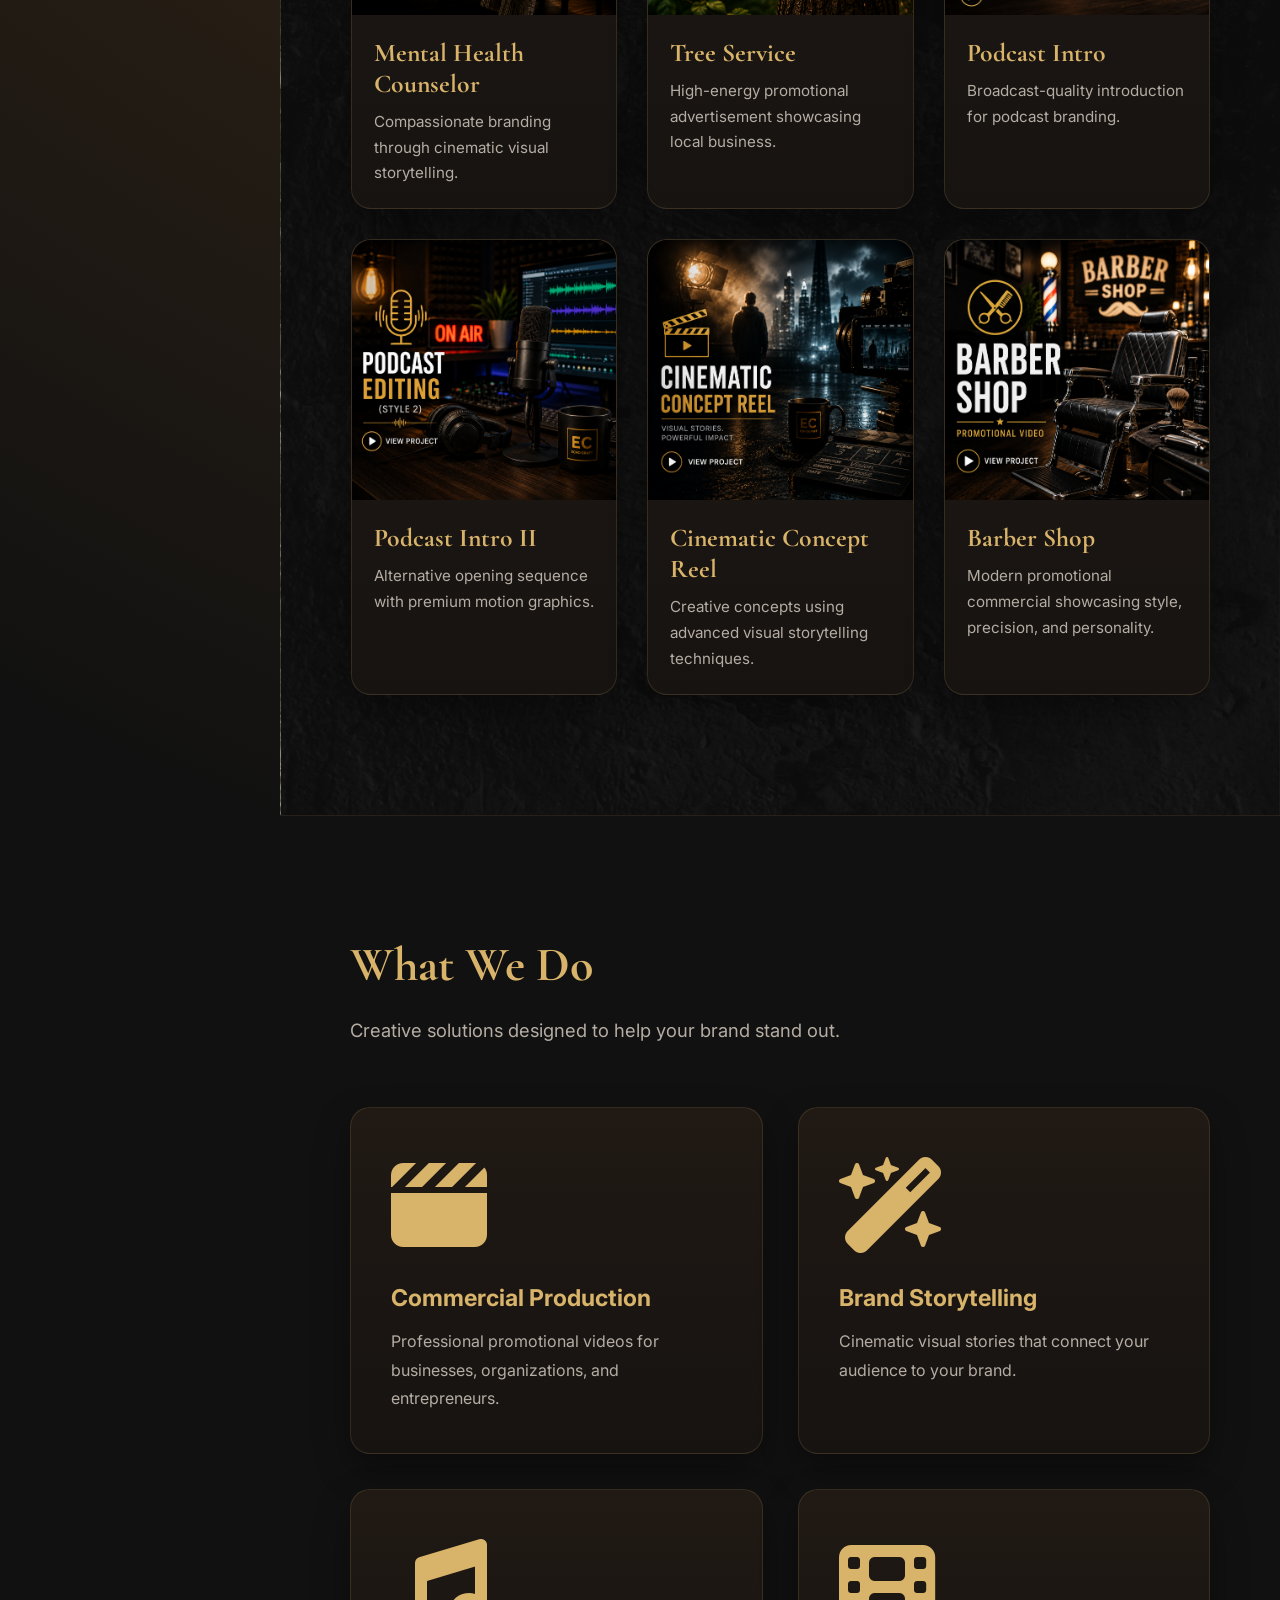
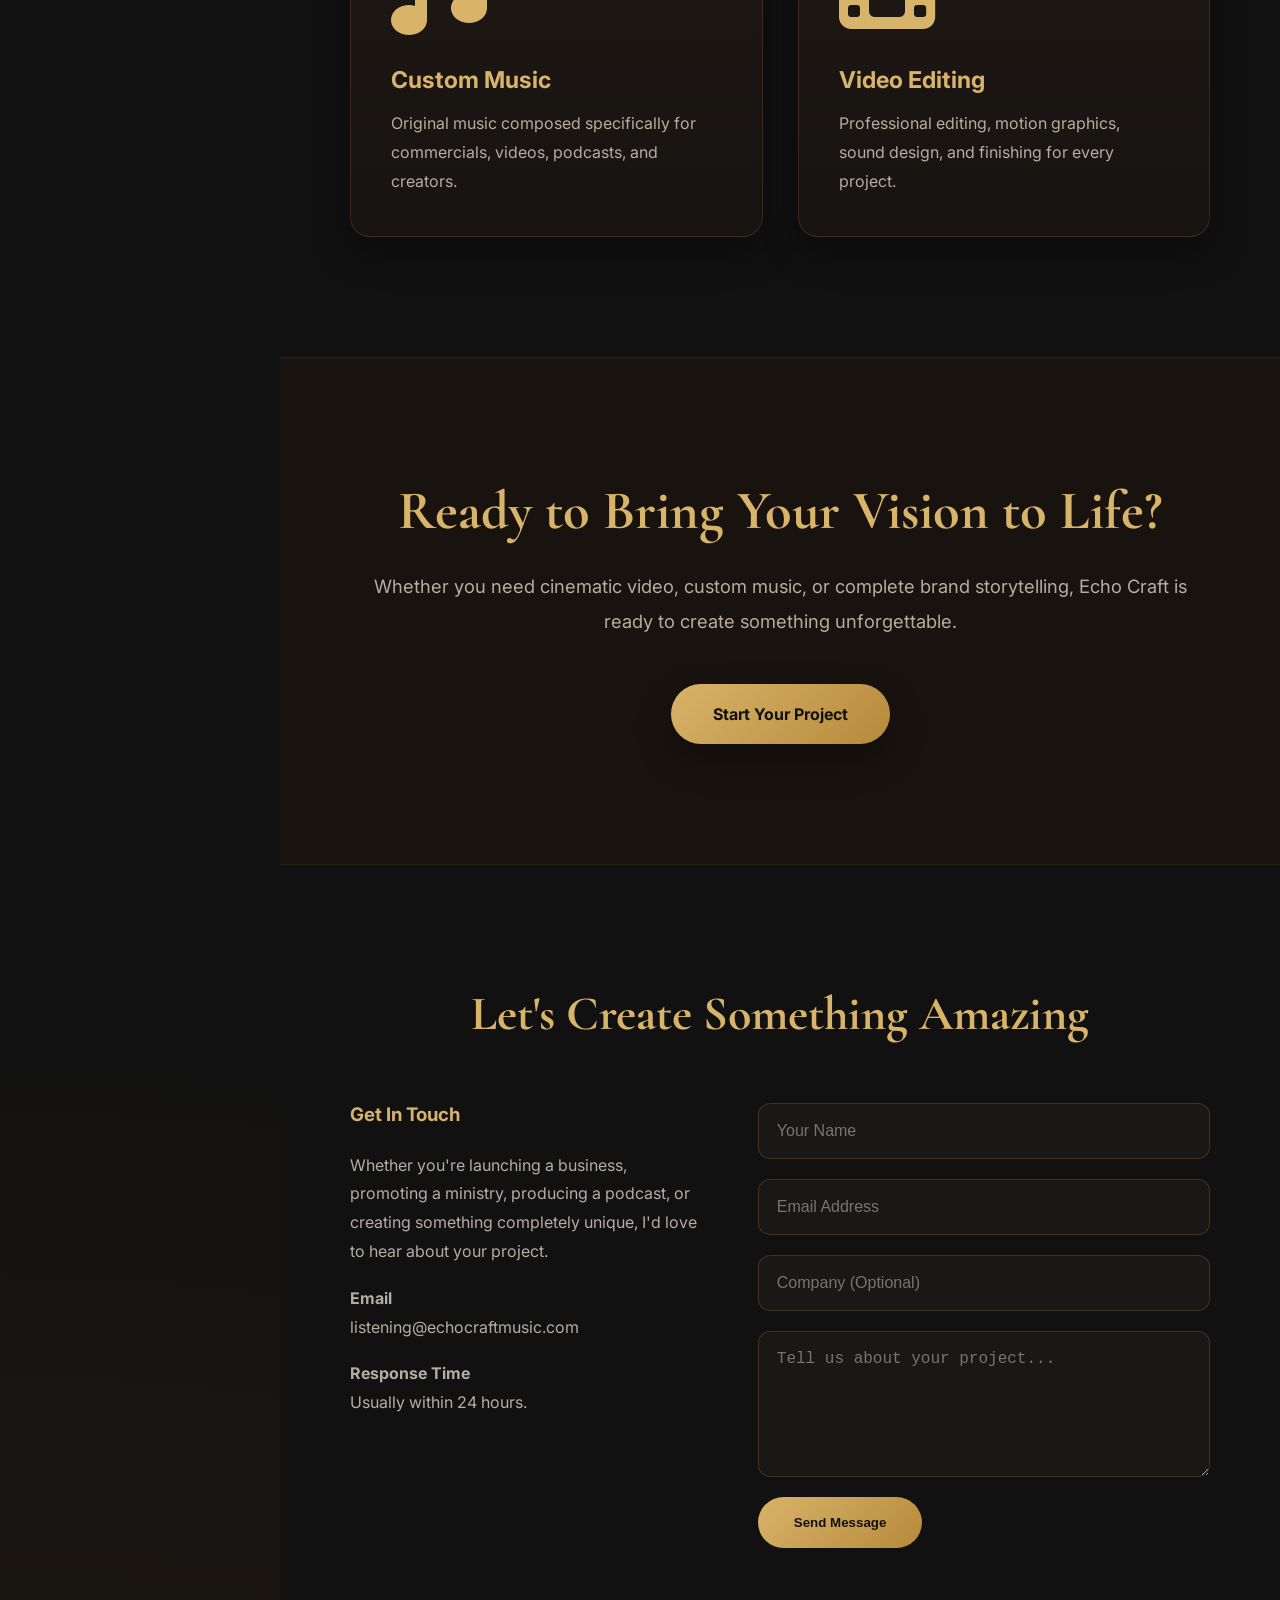
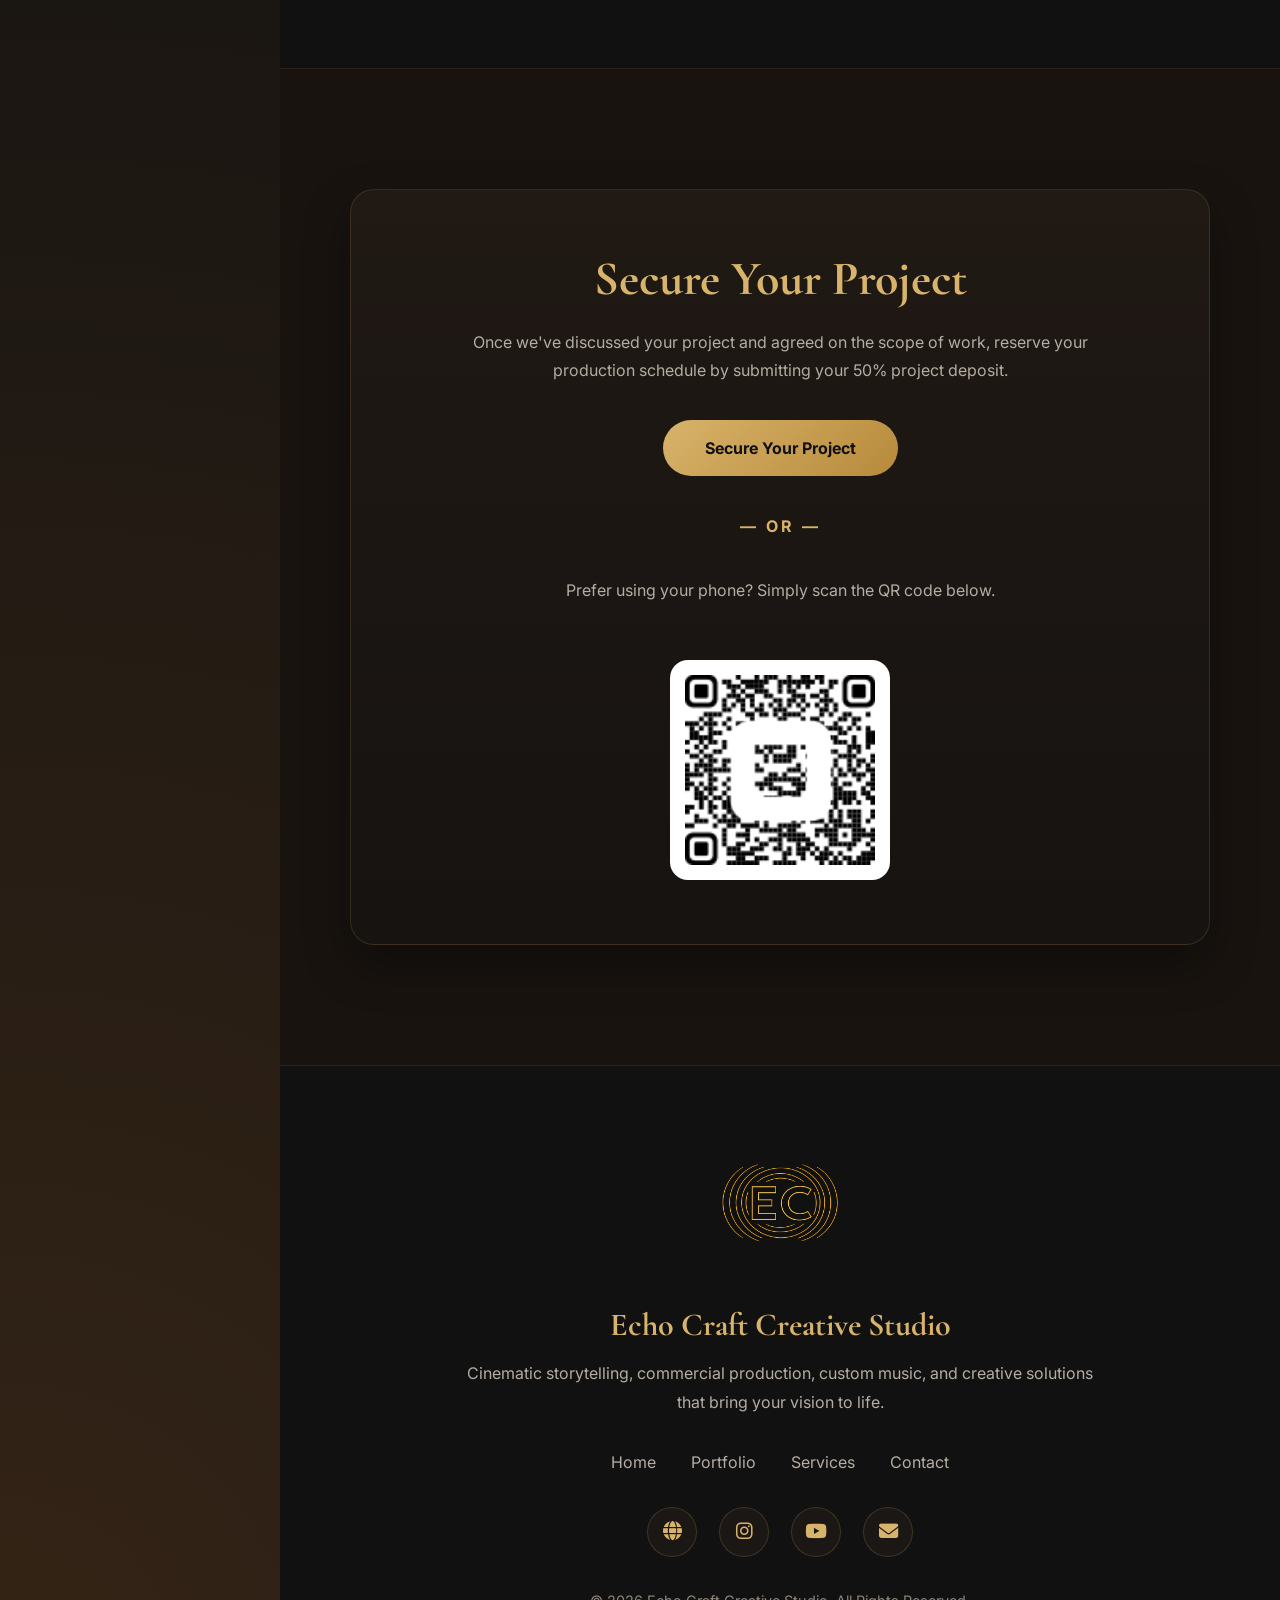
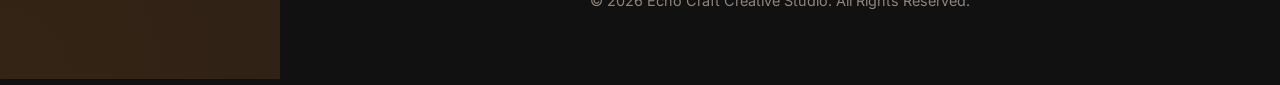
==== commit 94c59782: "Fix HTML encoding issues in index.html Updating sidebar buttons" ====
--- a/index.html
+++ b/index.html
@@ -30,9 +30,11 @@
 
 <div id="mobileMenu" class="mobileMenu">
 
-    <a href="index.html">Home</a>
-    <a href="index.html#music">Music</a>
-    <a href="index.html#videos">Videos</a>
+    <a href="https://echocraftmusic.com/">Home</a>
+
+<a href="https://echocraftmusic.com/#music">Music</a>
+
+<a href="https://echocraftmusic.com/#videos">Videos</a>
     <a href="index.html">Creative Studio</a>
     <a href="#contact">Contact</a>
 
@@ -56,11 +58,11 @@
 
     <nav>
 
-        <a href="index.html"><i class="fa-solid fa-house"></i> Home</a>
-
-        <a href="index.html#music"><i class="fa-solid fa-music"></i> Music</a>
-
-        <a href="index.html#videos"><i class="fa-solid fa-play"></i> Videos</a>
+<a href="https://www.echocraftmusic.com/"><i class="fa-solid fa-house"></i> Home</a>
+
+<a href="https://www.echocraftmusic.com/#music"><i class="fa-solid fa-music"></i> Music</a>
+
+<a href="https://www.echocraftmusic.com/#videos"><i class="fa-solid fa-play"></i> Videos</a>
 
         <a class="active" href="index.html"><i class="fa-solid fa-briefcase"></i> Creative Studio</a>
 
--- a/services.css
+++ b/services.css
@@ -201,6 +201,11 @@
     transition:.35s;
 
     box-shadow:var(--shadow);
+
+   display:flex;
+justify-content:center;
+align-items:center;
+text-decoration:none;
 
 }
 
@@ -1329,6 +1334,15 @@
     margin-top:20px;
 }
 
+   .mobileMenu .projectButton{
+    display:flex;
+    justify-content:center;
+    align-items:center;
+    color:#111;
+    padding:18px;
+    border-bottom:none;
+}
+   
 .hero{
     padding-top:120px;
 }
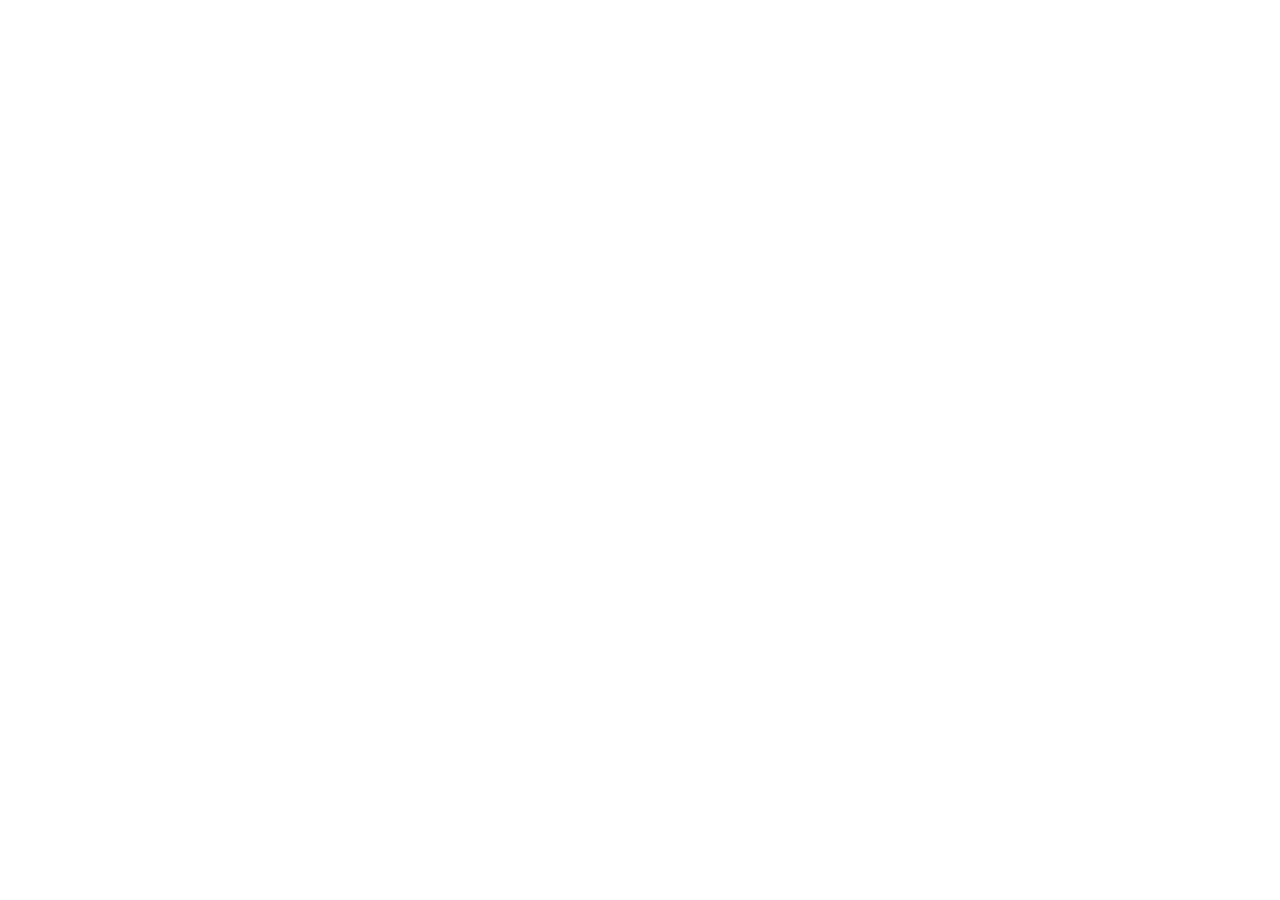
==== commit 346b6bb7: "Update index.html to redirect to new site Redirect users to the new EchoRedirect old Studio site to " ====
--- a/index.html
+++ b/index.html
@@ -2,478 +2,35 @@
 <html lang="en">
 <head>
     <meta charset="UTF-8">
-    <meta name="viewport" content="width=device-width, initial-scale=1.0">
+
+    <meta
+        name="viewport"
+        content="width=device-width, initial-scale=1.0"
+    >
+
     <title>Echo Craft Creative Studio</title>
 
-    <link rel="stylesheet" href="services.css">
+    <meta
+        http-equiv="refresh"
+        content="0; url=https://echocraft.studio/"
+    >
 
-    <link rel="preconnect" href="https://fonts.googleapis.com">
-    <link rel="preconnect" href="https://fonts.gstatic.com" crossorigin>
+    <link
+        rel="canonical"
+        href="https://echocraft.studio/"
+    >
 
-    <link href="https://fonts.googleapis.com/css2?family=Cormorant+Garamond:wght@500;600;700&family=Inter:wght@300;400;500;600;700&display=swap" rel="stylesheet">
-
-    <link rel="stylesheet"
-href="https://cdnjs.cloudflare.com/ajax/libs/font-awesome/6.7.2/css/all.min.css">
+    <script>
+        window.location.replace("https://echocraft.studio/");
+    </script>
 </head>
 
 <body>
-
-    <div class="mobileHeader">
-
-    <img src="images/ec-gold-logo.png" alt="Echo Craft">
-
-    <button id="menuToggle">
-        <i class="fa-solid fa-bars"></i>
-    </button>
-
-</div>
-
-<div id="mobileMenu" class="mobileMenu">
-
-    <a href="https://echocraftmusic.com/">Home</a>
-
-<a href="https://echocraftmusic.com/#music">Music</a>
-
-<a href="https://echocraftmusic.com/#videos">Videos</a>
-    <a href="index.html">Creative Studio</a>
-    <a href="#contact">Contact</a>
-
-  <a href="#contact" class="projectButton">
-    Start Your Project
-</a>
-
-</div>
-
-<div class="sidebar">
-
-    <div class="logo">
-
-        <img src="images/ec-gold-logo.png" alt="Echo Craft">
-
-        <h2>Echo Craft</h2>
-
-        <span>Creative Studio</span>
-
-    </div>
-
-    <nav>
-
-<a href="https://www.echocraftmusic.com/"><i class="fa-solid fa-house"></i> Home</a>
-
-<a href="https://www.echocraftmusic.com/#music"><i class="fa-solid fa-music"></i> Music</a>
-
-<a href="https://www.echocraftmusic.com/#videos"><i class="fa-solid fa-play"></i> Videos</a>
-
-        <a class="active" href="index.html"><i class="fa-solid fa-briefcase"></i> Creative Studio</a>
-
-        <a href="#contact"><i class="fa-solid fa-envelope"></i> Contact</a>
-
-    </nav>
-
-  <a href="#contact" class="projectButton">
-
-    Start Your Project
-
-</a>
-
-</div>
-
-<main>
-
-<section id="hero" class="hero">
-
-<div class="overlay">
-
-<h5>Echo Craft</h5>
-
-<h1>Creative Studio</h1>
-
-<p>
-
-Commercial Production • Brand Storytelling • Custom Music
-
-</p>
-
-<p class="intro">
-
-Helping businesses, creators, ministries, and entrepreneurs bring ideas to life through powerful video, custom music, and cinematic storytelling.
-
-</p>
-
-<div class="heroButtons">
-
-<button>
-
-View Our Work
-
-</button>
-
-<button class="outline">
-
-Start Your Project
-
-</button>
-
-</div>
-
-</div>
-
-</section>
-
-<section id="portfolio" class="selectedWorks">
-
-<h2>Featured Client Projects</h2>
-<p class="sectionSubtitle">
-See how Echo Craft transforms ideas into cinematic promotional content.
-</p>
-
-<div class="portfolioGrid">
-
-<div class="workCard" data-video="tY5RmSdiZow">
-    <div class="workThumb">
-    <img src="images/pizzeria.png" alt="Pizzeria Commercial">
-</div>
-    <div class="workInfo">
-        <h3>Pizzeria Commercial</h3>
-        <p>Commercial advertising with cinematic storytelling and custom music.</p>
-    </div>
-</div>
-
-<div class="workCard" data-video="WfE8tomyUmQ">
-   <div class="workThumb">
-    <img src="images/insurance.png" alt="Insurance Agency">
-</div>
-    <div class="workInfo">
-        <h3>Insurance Agency</h3>
-        <p>Professional promotional short designed for customer engagement.</p>
-    </div>
-</div>
-
-<div class="workCard" data-video="d_IehbJPujE">
-    <div class="workThumb">
-   <img src="images/chiropractor.png" alt="Chiropractic Office">
-</div>
-    <div class="workInfo">
-        <h3>Chiropractic Office</h3>
-        <p>Modern promotional video highlighting patient care and services.</p>
-    </div>
-</div>
-
-<div class="workCard" data-video="9siJFxLtw6k">
-    <div class="workThumb">
-        <img src="images/mentalhealth.png" alt="Mental Health Counselor">
-    </div>
-    <div class="workInfo">
-        <h3>Mental Health Counselor</h3>
-        <p>Compassionate branding through cinematic visual storytelling.</p>
-    </div>
-</div>
-
-<div class="workCard" data-video="jLtEsyOFEaM">
-
-    <div class="workThumb">
-        <img src="images/treeservice.png" alt="Tree Service">
-    </div>
-
-    <div class="workInfo">
-        <h3>Tree Service</h3>
-        <p>High-energy promotional advertisement showcasing local business.</p>
-    </div>
-
-</div>
-
-<div class="workCard" data-video="mJneo0h8eQI">
-    <div class="workThumb">
-        <img src="images/podcast1.png" alt="Podcast Intro">
-    </div>
-    <div class="workInfo">
-        <h3>Podcast Intro</h3>
-        <p>Broadcast-quality introduction for podcast branding.</p>
-    </div>
-</div>
-
-<div class="workCard" data-video="4t_tfd4ukOM">
-    <div class="workThumb">
-        <img src="images/podcast2.png" alt="Podcast Intro II">
-    </div>
-    <div class="workInfo">
-        <h3>Podcast Intro II</h3>
-        <p>Alternative opening sequence with premium motion graphics.</p>
-    </div>
-</div>
-
-<div class="workCard" data-video="JI3M-x9Rgcc">
-    <div class="workThumb">
-        <img src="images/cinematicconcept.png" alt="Cinematic Concept Reel">
-    </div>
-    <div class="workInfo">
-        <h3>Cinematic Concept Reel</h3>
-        <p>Creative concepts using advanced visual storytelling techniques.</p>
-    </div>
-</div>
-
-<div class="workCard" data-video="wXVQAtdVDR0">
-    <div class="workThumb">
-        <img src="images/barbershop.png" alt="Barber Shop">
-    </div>
-    <div class="workInfo">
-        <h3>Barber Shop</h3>
-        <p>Modern promotional commercial showcasing style, precision, and personality.</p>
-    </div>
-</div>
-
-</div>
-
-</section>
-
-<!-- Paste the Services section HERE -->
-
-<section id="services" class="servicesSection">
-    <h2>What We Do</h2>
-
-    <p class="sectionSubtitle">
-        Creative solutions designed to help your brand stand out.
+    <p>
+        Echo Craft Creative Studio has moved.
+        <a href="https://echocraft.studio/">
+            Continue to echocraft.studio
+        </a>
     </p>
-
-    <div class="servicesGrid">
-
-        <div class="serviceCard">
-            <div class="serviceIcon">
-    <i class="fas fa-clapperboard"></i>
-</div>
-            <h3>Commercial Production</h3>
-            <p>Professional promotional videos for businesses, organizations, and entrepreneurs.</p>
-        </div>
-
-        <div class="serviceCard">
-            <div class="serviceIcon">
-    <i class="fas fa-wand-magic-sparkles"></i>
-</div>
-            <h3>Brand Storytelling</h3>
-            <p>Cinematic visual stories that connect your audience to your brand.</p>
-        </div>
-
-        <div class="serviceCard">
-            <div class="serviceIcon">
-    <i class="fas fa-music"></i>
-</div>
-            <h3>Custom Music</h3>
-            <p>Original music composed specifically for commercials, videos, podcasts, and creators.</p>
-        </div>
-
-        <div class="serviceCard">
-            <div class="serviceIcon">
-    <i class="fas fa-film"></i>
-</div>
-            <h3>Video Editing</h3>
-            <p>Professional editing, motion graphics, sound design, and finishing for every project.</p>
-        </div>
-
-    </div>
-
-</section>
-
-<section id="cta" class="ctaSection">
-
-    <div class="ctaContent">
-
-        <h2>Ready to Bring Your Vision to Life?</h2>
-
-        <p>
-            Whether you need cinematic video, custom music, or complete brand storytelling,
-            Echo Craft is ready to create something unforgettable.
-        </p>
-
-        <a href="#contact" class="ctaButton">
-            Start Your Project
-        </a>
-
-    </div>
-
-</section>
-
-<section id="contact" class="contactSection">
-
-    <h2>Let's Create Something Amazing</h2>
-
-    <div class="contactGrid">
-
-        <div class="contactInfo">
-
-            <h3>Get In Touch</h3>
-
-            <p>
-                Whether you're launching a business, promoting a ministry,
-                producing a podcast, or creating something completely unique,
-                I'd love to hear about your project.
-            </p>
-
-            <p><strong>Email</strong><br>
-            listening@echocraftmusic.com</p>
-
-            <p><strong>Response Time</strong><br>
-            Usually within 24 hours.</p>
-
-        </div>
-
-        <form
-    id="contactForm"
-    class="contactForm"
-    action="https://formspree.io/f/xojopony"
-    method="POST">
-                        <input type="text"
-                   name="name"
-                   placeholder="Your Name"
-                   required>
-
-            <input type="email"
-                   name="email"
-                   placeholder="Email Address"
-                   required>
-
-            <input type="text"
-                   name="company"
-                   placeholder="Company (Optional)">
-
-            <textarea
-                name="project"
-                rows="6"
-                placeholder="Tell us about your project..."
-                required></textarea>
-
-            <button type="submit">
-                Send Message
-            </button>
-
-        </form>
-
-        <div id="formSuccess" class="formSuccess">
-
-    <h3>✓ Message Sent!</h3>
-
-    <p>
-        Thank you for contacting Echo Craft Creative Studio.
-        We'll respond within 24 hours.
-    </p>
-
-</div>
-
-    </div>
-
-</section>
-
-<section class="depositSection">
-
-    <div class="depositCard">
-
-        <h2>Secure Your Project</h2>
-
-        <p>
-            Once we've discussed your project and agreed on the scope of work,
-            reserve your production schedule by submitting your 50% project
-            deposit.
-        </p>
-
-        <a href="https://square.link/u/UajSDfrb"
-           target="_blank"
-           class="depositButton">
-
-            Secure Your Project
-
-        </a>
-
-        <div class="depositDivider">
-            — OR —
-        </div>
-
-        <p>
-            Prefer using your phone?
-            Simply scan the QR code below.
-        </p>
-
-        <img
-            src="images/square-deposit-qr.png"
-            alt="Square Project Deposit QR Code"
-            class="depositQR">
-
-    </div>
-
-</section>
-
-<footer id="footer" class="siteFooter">
-
-    <div class="footerContent">
-
-        <img src="images/ec-gold-logo.png" alt="Echo Craft Logo">
-
-        <h3>Echo Craft Creative Studio</h3>
-
-        <p>
-            Cinematic storytelling, commercial production, custom music, and creative solutions that bring your vision to life.
-        </p>
-
-        <div class="footerLinks">
-
-            <a href="#hero">Home</a>
-            <a href="#portfolio">Portfolio</a>
-            <a href="#services">Services</a>
-            <a href="#contact">Contact</a>
-
-        </div>
-
-        <div class="footerSocial">
-
-          <a href="https://www.echocraftmusic.com/" target="_blank">
-    <i class="fa-solid fa-globe"></i>
-</a>
-
-<a href="https://www.instagram.com/echocraft.music/" target="_blank">
-    <i class="fab fa-instagram"></i>
-</a>
-
-<a href="https://www.youtube.com/@EchoCraft-ai7" target="_blank">
-    <i class="fab fa-youtube"></i>
-</a>
-
-<a href="mailto:listening@echocraftmusic.com">
-    <i class="fas fa-envelope"></i>
-</a>
-
-        </div>
-
-        <div class="copyright">
-
-            © 2026 Echo Craft Creative Studio. All Rights Reserved.
-
-        </div>
-
-    </div>
-
-</footer>
-
-</main>
-
-
-
-<!-- Video Modal -->
-<div id="videoModal" class="videoModal">
-
-    <div class="videoModalContent">
-
-        <span class="closeModal">&times;</span>
-
-        <iframe
-            id="videoFrame"
-            src=""
-            allow="accelerometer; autoplay; clipboard-write; encrypted-media; gyroscope; picture-in-picture"
-            allowfullscreen>
-        </iframe>
-
-    </div>
-
-</div>
-
-<script src="services.js"></script>
-
 </body>
 </html>
